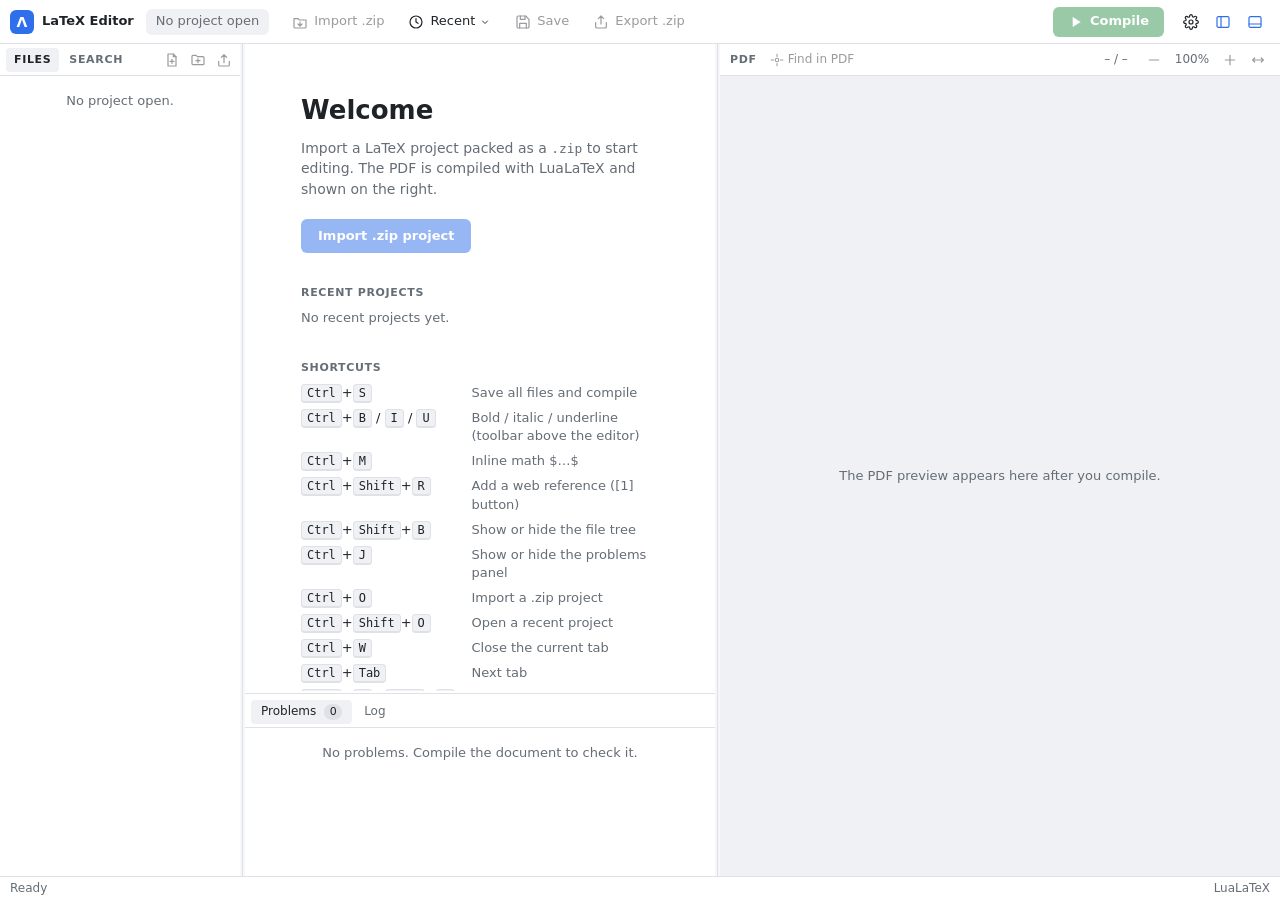
==== web/index.html @ ec90d36d "Add web reference: house-format \bibitem plus \cite at the cursor - references.py: "Autor (Pàgina co" ====
<!doctype html>
<html lang="en">
<head>
  <meta charset="utf-8">
  <meta name="viewport" content="width=device-width, initial-scale=1">
  <title>LaTeX Editor</title>
  <link rel="stylesheet" href="vendor/pdfjs/web/pdf_viewer.css">
  <link rel="stylesheet" href="css/app.css">
</head>
<body>
  <!-- Toolbar ---------------------------------------------------------->
  <header class="toolbar">
    <div class="brand">
      <span class="logo" aria-hidden="true">Λ</span>
      <span class="brand-name">LaTeX Editor</span>
    </div>
    <button class="project-name" id="project-menu" disabled>No project open</button>

    <div class="tb-group">
      <button class="tb-btn" id="btn-import" disabled title="Import a .zip project (Ctrl+O)">
        <svg viewBox="0 0 24 24"><path d="M3 7h6l2 2h10v10a2 2 0 0 1-2 2H5a2 2 0 0 1-2-2z"/><path d="M12 12v6m-3-3 3 3 3-3"/></svg>
        <span>Import .zip</span>
      </button>
      <button class="tb-btn" id="btn-recent" title="Open a recent project (Ctrl+Shift+O)">
        <svg viewBox="0 0 24 24"><circle cx="12" cy="12" r="9"/><path d="M12 7v5l3 2"/></svg>
        <span>Recent</span>
        <svg viewBox="0 0 24 24" class="caret"><path d="m7 10 5 5 5-5"/></svg>
      </button>
      <button class="tb-btn" id="btn-save" disabled title="Save all files (Ctrl+S)">
        <svg viewBox="0 0 24 24"><path d="M5 3h11l5 5v11a2 2 0 0 1-2 2H5a2 2 0 0 1-2-2V5a2 2 0 0 1 2-2z"/><path d="M8 3v5h7V3M7 21v-7h10v7"/></svg>
        <span>Save</span>
      </button>
      <button class="tb-btn" id="btn-export" disabled title="Export the project as .zip">
        <svg viewBox="0 0 24 24"><path d="M12 15V3m-4 4 4-4 4 4"/><path d="M4 13v6a2 2 0 0 0 2 2h12a2 2 0 0 0 2-2v-6"/></svg>
        <span>Export .zip</span>
      </button>
    </div>

    <div class="spacer"></div>

    <button class="tb-btn primary" id="btn-compile" disabled title="Save and compile with LuaLaTeX (Ctrl+S)">
      <svg viewBox="0 0 24 24" class="filled icon-play"><path d="M7 4.5v15l12-7.5z"/></svg>
      <svg viewBox="0 0 24 24" class="icon-spin"><path d="M12 3a9 9 0 1 0 9 9"/></svg>
      <span id="compile-label">Compile</span>
    </button>

    <div class="tb-group">
      <button class="tb-btn icon-only" id="btn-settings" title="Settings (Ctrl+,)">
        <svg viewBox="0 0 24 24"><circle cx="12" cy="12" r="3"/><path d="M19.4 15a1.7 1.7 0 0 0 .3 1.8l.1.1a2 2 0 1 1-2.8 2.8l-.1-.1a1.7 1.7 0 0 0-1.8-.3 1.7 1.7 0 0 0-1 1.5V21a2 2 0 1 1-4 0v-.1a1.7 1.7 0 0 0-1.1-1.5 1.7 1.7 0 0 0-1.8.3l-.1.1a2 2 0 1 1-2.8-2.8l.1-.1a1.7 1.7 0 0 0 .3-1.8 1.7 1.7 0 0 0-1.5-1H3a2 2 0 1 1 0-4h.1a1.7 1.7 0 0 0 1.5-1.1 1.7 1.7 0 0 0-.3-1.8l-.1-.1a2 2 0 1 1 2.8-2.8l.1.1a1.7 1.7 0 0 0 1.8.3H9a1.7 1.7 0 0 0 1-1.5V3a2 2 0 1 1 4 0v.1a1.7 1.7 0 0 0 1 1.5 1.7 1.7 0 0 0 1.8-.3l.1-.1a2 2 0 1 1 2.8 2.8l-.1.1a1.7 1.7 0 0 0-.3 1.8V9a1.7 1.7 0 0 0 1.5 1H21a2 2 0 1 1 0 4h-.1a1.7 1.7 0 0 0-1.5 1z"/></svg>
      </button>
      <button class="tb-btn icon-only" id="btn-toggle-sidebar" aria-pressed="true" title="Toggle file tree (Ctrl+Shift+B)">
        <svg viewBox="0 0 24 24"><rect x="3" y="4" width="18" height="16" rx="2"/><path d="M9 4v16"/></svg>
      </button>
      <button class="tb-btn icon-only" id="btn-toggle-panel" aria-pressed="true" title="Toggle problems panel (Ctrl+J)">
        <svg viewBox="0 0 24 24"><rect x="3" y="4" width="18" height="16" rx="2"/><path d="M3 15h18"/></svg>
      </button>
    </div>
  </header>

  <!-- Workbench: file tree | editor + problems | PDF ---------------------->
  <main class="workbench" id="workbench">
    <!-- not "sidebar": pdf_viewer.css styles .sidebar (fixed width, border) for PDF.js's own panel -->
    <aside class="app-sidebar" id="sidebar">
      <div class="pane-header">
        <div class="sidebar-tabs" role="tablist">
          <button class="sidebar-tab active" data-view="files" role="tab" aria-selected="true">Files</button>
          <button class="sidebar-tab" data-view="search" role="tab" aria-selected="false" title="Search in the project (Ctrl+Shift+F)">Search</button>
        </div>
        <div class="spacer"></div>
        <div class="tb-group" id="file-actions">
        <button class="tb-btn icon-only small" id="btn-new-file" disabled title="New file">
          <svg viewBox="0 0 24 24"><path d="M6 3h8l4 4v14H6z"/><path d="M14 3v4h4M12 11v6M9 14h6"/></svg>
        </button>
        <button class="tb-btn icon-only small" id="btn-new-folder" disabled title="New folder">
          <svg viewBox="0 0 24 24"><path d="M3 6.5A1.5 1.5 0 0 1 4.5 5H9l2 2h8.5A1.5 1.5 0 0 1 21 8.5v9A1.5 1.5 0 0 1 19.5 19h-15A1.5 1.5 0 0 1 3 17.5z"/><path d="M12 10v6M9 13h6"/></svg>
        </button>
        <button class="tb-btn icon-only small" id="btn-add-files" disabled title="Add files from your computer (images, .bib, …)">
          <svg viewBox="0 0 24 24"><path d="M12 16V4m-4 4 4-4 4 4"/><path d="M4 14v5a2 2 0 0 0 2 2h12a2 2 0 0 0 2-2v-5"/></svg>
        </button>
        </div>
      </div>
      <div class="pane-body" id="file-tree" data-view-body="files">
        <p class="empty-state">No project open.</p>
      </div>
      <div class="search-view" id="search-view" data-view-body="search" hidden>
        <div class="search-form">
          <div class="search-field">
            <input type="text" id="search-input" placeholder="Search" spellcheck="false" aria-label="Search">
            <button class="toggle" id="search-case" aria-pressed="false" title="Match case">Aa</button>
            <button class="toggle" id="search-word" aria-pressed="false" title="Whole word"><u>ab</u></button>
            <button class="toggle" id="search-regex" aria-pressed="false" title="Regular expression">.*</button>
          </div>
          <div class="search-field">
            <input type="text" id="replace-input" placeholder="Replace" spellcheck="false" aria-label="Replace">
            <button class="toggle" id="btn-replace-all" title="Replace all">
              <svg viewBox="0 0 24 24"><path d="M4 7h11l-3-3M20 17H9l3 3"/></svg>
            </button>
          </div>
          <input type="text" id="search-include" class="search-include" spellcheck="false"
                 aria-label="Files to include" title="Files to include (comma-separated patterns)">
        </div>
        <div class="search-summary" id="search-summary"></div>
        <div class="pane-body search-results" id="search-results"></div>
      </div>
    </aside>

    <div class="splitter vertical" id="split-sidebar" role="separator" aria-orientation="vertical" title="Drag to resize"></div>

    <section class="editor-column" id="editor-column">
      <div class="tabs" id="tabs" role="tablist"></div>
      <div class="format-bar" id="format-bar" role="toolbar" aria-label="Formatting" hidden></div>

      <div class="editor-area" id="editor-area">
        <div class="welcome" id="welcome">
          <h1>Welcome</h1>
          <p class="lead">Import a LaTeX project packed as a <code>.zip</code> to start editing.
            The PDF is compiled with LuaLaTeX and shown on the right.</p>
          <button class="btn primary" id="welcome-import" disabled>Import .zip project</button>

          <h2>Recent projects</h2>
          <ul class="recent" id="recent-projects">
            <li class="empty-state">No recent projects yet.</li>
          </ul>

          <h2>Shortcuts</h2>
          <dl class="shortcuts">
            <dt><kbd>Ctrl</kbd>+<kbd>S</kbd></dt><dd>Save all files and compile</dd>
            <dt><kbd>Ctrl</kbd>+<kbd>B</kbd> / <kbd>I</kbd> / <kbd>U</kbd></dt><dd>Bold / italic / underline (toolbar above the editor)</dd>
            <dt><kbd>Ctrl</kbd>+<kbd>M</kbd></dt><dd>Inline math $…$</dd>
            <dt><kbd>Ctrl</kbd>+<kbd>Shift</kbd>+<kbd>R</kbd></dt><dd>Add a web reference ([1] button)</dd>
            <dt><kbd>Ctrl</kbd>+<kbd>Shift</kbd>+<kbd>B</kbd></dt><dd>Show or hide the file tree</dd>
            <dt><kbd>Ctrl</kbd>+<kbd>J</kbd></dt><dd>Show or hide the problems panel</dd>
            <dt><kbd>Ctrl</kbd>+<kbd>O</kbd></dt><dd>Import a .zip project</dd>
            <dt><kbd>Ctrl</kbd>+<kbd>Shift</kbd>+<kbd>O</kbd></dt><dd>Open a recent project</dd>
            <dt><kbd>Ctrl</kbd>+<kbd>W</kbd></dt><dd>Close the current tab</dd>
            <dt><kbd>Ctrl</kbd>+<kbd>Tab</kbd></dt><dd>Next tab</dd>
            <dt><kbd>Ctrl</kbd>+<kbd>F</kbd> / <kbd>Ctrl</kbd>+<kbd>H</kbd></dt><dd>Find / replace in the current file</dd>
            <dt><kbd>Ctrl</kbd>+<kbd>Shift</kbd>+<kbd>F</kbd></dt><dd>Search and replace in the whole project</dd>
            <dt><kbd>Ctrl</kbd>+<kbd>Alt</kbd>+<kbd>J</kbd></dt><dd>Show the cursor's line in the PDF</dd>
            <dt>Double-click PDF</dt><dd>Jump to that place in the source</dd>
          </dl>

          <p class="engine-line" id="engine-line">Checking for LuaLaTeX…</p>
          <p class="workspace-line" id="workspace-line"></p>
        </div>
        <div class="editor" id="editor" hidden></div>
        <div class="file-view" id="file-view" hidden></div>
        <p class="empty-state no-file" id="no-file" hidden>Open a file from the tree on the left.</p>
      </div>

      <div class="splitter horizontal" id="split-panel" role="separator" aria-orientation="horizontal" title="Drag to resize"></div>

      <section class="panel" id="panel">
        <div class="pane-header" role="tablist">
          <button class="panel-tab active" data-panel="problems" role="tab" aria-selected="true">
            Problems <span class="badge" id="problem-count">0</span>
          </button>
          <button class="panel-tab" data-panel="log" role="tab" aria-selected="false">Log</button>
        </div>
        <div class="pane-body problems" data-panel-body="problems">
          <div class="problem-filters" id="problem-filters" hidden></div>
          <ul class="problem-list" id="problem-list"></ul>
          <p class="empty-state" id="problems-empty">No problems. Compile the document to check it.</p>
        </div>
        <div class="pane-body log" data-panel-body="log" hidden>
          <p class="empty-state" id="log-empty">The LuaLaTeX log appears here after compiling.</p>
          <pre class="log-text" id="log-text" hidden></pre>
        </div>
      </section>
    </section>

    <div class="splitter vertical" id="split-pdf" role="separator" aria-orientation="vertical" title="Drag to resize"></div>

    <section class="pdf-pane" id="pdf-pane">
      <div class="pane-header pdf-toolbar">
        <span class="pane-title">PDF</span>
        <button class="tb-btn small sync-btn" id="btn-sync" disabled title="Show the cursor's line in the PDF (Ctrl+Alt+J). Double-click the PDF to jump back to the source.">
          <svg viewBox="0 0 24 24"><circle cx="12" cy="12" r="3"/><path d="M12 2v4M12 18v4M2 12h4M18 12h4"/></svg>
          <span>Find in PDF</span>
        </button>
        <div class="spacer"></div>
        <span class="page-indicator" id="page-indicator">– / –</span>
        <button class="tb-btn icon-only small" id="btn-zoom-out" disabled title="Zoom out">
          <svg viewBox="0 0 24 24"><path d="M5 12h14"/></svg>
        </button>
        <span class="zoom-value" id="zoom-value">100%</span>
        <button class="tb-btn icon-only small" id="btn-zoom-in" disabled title="Zoom in">
          <svg viewBox="0 0 24 24"><path d="M5 12h14M12 5v14"/></svg>
        </button>
        <button class="tb-btn icon-only small" id="btn-fit-width" disabled title="Fit width">
          <svg viewBox="0 0 24 24"><path d="M4 12h16M7 9l-3 3 3 3M17 9l3 3-3 3"/></svg>
        </button>
      </div>
      <div class="pdf-viewer" id="pdf-viewer">
        <div class="pdf-container" id="pdf-container">
          <div class="pdfViewer" id="pdf-pages"></div>
        </div>
        <p class="empty-state pdf-empty" id="pdf-empty">The PDF preview appears here after you compile.</p>
      </div>
    </section>
  </main>

  <!-- Status bar --------------------------------------------------------->
  <footer class="statusbar">
    <span id="status-message">Ready</span>
    <div class="spacer"></div>
    <span id="status-cursor"></span>
    <button class="status-btn" id="status-spell" hidden></button>
    <span id="status-engine" title="TeX engine">LuaLaTeX</span>
  </footer>

  <div class="drop-overlay" id="drop-overlay" hidden>
    <div class="drop-target">
      <strong>Drop a .zip to import it as a project</strong>
      <span>or drop images, .bib or .tex files to add them to the open project</span>
    </div>
  </div>

  <script src="vendor/monaco/vs/loader.js"></script>
  <script type="module" src="js/app.js"></script>
</body>
</html>
---- web/css/app.css ----
/* ---------------------------------------------------------------------
   Theme tokens. Light by default, dark follows the system setting.
   A manual theme switch (data-theme on <html>) comes in phase 9.
   --------------------------------------------------------------------- */
:root {
  --bg: #f6f7f9;
  --surface: #ffffff;
  --surface-alt: #f0f1f4;
  --border: #dfe1e6;
  --text: #1f2328;
  --text-muted: #656d76;
  --accent: #2f6feb;
  --accent-text: #ffffff;
  --accent-soft: rgba(47, 111, 235, 0.12);
  --compile: #1f883d;
  --compile-hover: #1a7f37;
  --danger: #cf222e;
  --warning: #9a6700;
  --splitter-hover: var(--accent);

  --font-ui: "Segoe UI Variable Text", "Segoe UI", system-ui, sans-serif;
  --font-mono: "Cascadia Code", "Cascadia Mono", Consolas, monospace;

  --toolbar-h: 44px;
  --statusbar-h: 24px;
  --pane-header-h: 32px;

  /* Pane sizes, overwritten by layout.js */
  --sidebar-w: 240px;
  --pdf-w: 560px;
  --panel-h: 180px;

  color-scheme: light;
}

@media (prefers-color-scheme: dark) {
  :root:not([data-theme="light"]) {
    --bg: #1e1f22;
    --surface: #26272b;
    --surface-alt: #2d2e33;
    --border: #393b41;
    --text: #e3e5e8;
    --text-muted: #9aa0a8;
    --accent: #4c8dff;
    --accent-soft: rgba(76, 141, 255, 0.16);
    --compile: #2ea043;
    --compile-hover: #3fb950;
    --danger: #f85149;
    --warning: #d29922;
    color-scheme: dark;
  }
}

:root[data-theme="dark"] {
  --bg: #1e1f22;
  --surface: #26272b;
  --surface-alt: #2d2e33;
  --border: #393b41;
  --text: #e3e5e8;
  --text-muted: #9aa0a8;
  --accent: #4c8dff;
  --accent-soft: rgba(76, 141, 255, 0.16);
  --compile: #2ea043;
  --compile-hover: #3fb950;
  --danger: #f85149;
  --warning: #d29922;
  color-scheme: dark;
}

/* ---------------------------------------------------------------------
   Base
   --------------------------------------------------------------------- */
*, *::before, *::after { box-sizing: border-box; }

html, body {
  height: 100%;
  margin: 0;
  overflow: hidden;
  background: var(--bg);
  color: var(--text);
  font: 13px/1.45 var(--font-ui);
}

body {
  display: grid;
  grid-template-rows: var(--toolbar-h) 1fr var(--statusbar-h);
  user-select: none;
}

button { font: inherit; color: inherit; }
code, kbd { font-family: var(--font-mono); font-size: 0.92em; }
[hidden] { display: none !important; }
.spacer { flex: 1; }

.empty-state {
  margin: 0;
  padding: 16px;
  color: var(--text-muted);
  text-align: center;
}

/* ---------------------------------------------------------------------
   Toolbar
   --------------------------------------------------------------------- */
.toolbar {
  display: flex;
  align-items: center;
  gap: 12px;
  padding: 0 10px;
  background: var(--surface);
  border-bottom: 1px solid var(--border);
}

.brand { display: flex; align-items: center; gap: 8px; font-weight: 600; }

.logo {
  display: grid;
  place-items: center;
  width: 24px;
  height: 24px;
  border-radius: 6px;
  background: var(--accent);
  color: var(--accent-text);
  font-size: 14px;
  line-height: 1;
}

.project-name {
  max-width: 280px;
  padding: 3px 10px;
  border-radius: 6px;
  background: var(--surface-alt);
  color: var(--text-muted);
  white-space: nowrap;
  overflow: hidden;
  text-overflow: ellipsis;
}

.project-name {
  height: 26px;
  border: 0;
  font: inherit;
  cursor: pointer;
}

.project-name:disabled { cursor: default; }
.project-name.open { color: var(--text); }
.project-name.open:hover { background: var(--border); }

.tb-group { display: flex; align-items: center; gap: 2px; }

.tb-btn {
  display: inline-flex;
  align-items: center;
  gap: 6px;
  height: 30px;
  padding: 0 10px;
  border: 1px solid transparent;
  border-radius: 6px;
  background: transparent;
  cursor: pointer;
  white-space: nowrap;
}

.tb-btn svg {
  width: 16px;
  height: 16px;
  fill: none;
  stroke: currentColor;
  stroke-width: 1.8;
  stroke-linecap: round;
  stroke-linejoin: round;
}

.tb-btn svg.filled { fill: currentColor; stroke: none; }
.tb-btn svg.caret { width: 12px; height: 12px; margin-left: -2px; }

/* Recent projects menu: name + folder on two lines */
.context-menu .recent-menu-item { height: auto; padding: 5px 10px; flex-direction: column; align-items: flex-start; gap: 0; }
.context-menu .recent-menu-item small { color: var(--text-muted); font-size: 11px; max-width: 360px; overflow: hidden; text-overflow: ellipsis; white-space: nowrap; }
.context-menu .recent-menu-item.current span::after { content: "  (open)"; color: var(--text-muted); font-weight: normal; }
.tb-btn:hover:not(:disabled) { background: var(--surface-alt); }
.tb-btn:disabled { opacity: 0.45; cursor: default; }
.tb-btn.icon-only { width: 30px; padding: 0; justify-content: center; }
.tb-btn.small { width: 24px; height: 24px; }
.tb-btn[aria-pressed="true"] { color: var(--accent); }

.tb-btn.primary {
  padding: 0 14px;
  background: var(--compile);
  color: #fff;
  font-weight: 600;
}

.tb-btn.primary:hover:not(:disabled) { background: var(--compile-hover); }

/* While building, the Compile button becomes a Stop button with a spinner. */
.tb-btn .icon-spin { display: none; animation: spin 0.8s linear infinite; }
.tb-btn.building .icon-spin { display: inline; }
.tb-btn.building .icon-play { display: none; }
.tb-btn.primary.building { background: var(--text-muted); }

@keyframes spin {
  to { transform: rotate(360deg); }
}

:focus-visible { outline: 2px solid var(--accent); outline-offset: 1px; }

/* ---------------------------------------------------------------------
   Workbench grid
   --------------------------------------------------------------------- */
.workbench {
  display: grid;
  grid-template-columns: var(--sidebar-w) 5px minmax(0, 1fr) 5px var(--pdf-w);
  grid-template-areas: "sidebar split-sidebar editor split-pdf pdf";
  min-height: 0;
}

/* Named areas keep panes in their columns when the sidebar is display:none. */
#sidebar { grid-area: sidebar; }
#split-sidebar { grid-area: split-sidebar; }
#editor-column { grid-area: editor; }
#split-pdf { grid-area: split-pdf; }
#pdf-pane { grid-area: pdf; }

.workbench.sidebar-hidden { grid-template-columns: 0 0 minmax(0, 1fr) 5px var(--pdf-w); }
.workbench.sidebar-hidden .app-sidebar,
.workbench.sidebar-hidden #split-sidebar { display: none; }

.app-sidebar, .editor-column, .pdf-pane {
  display: flex;
  flex-direction: column;
  min-width: 0;
  min-height: 0;
  background: var(--surface);
}

.pane-header {
  display: flex;
  align-items: center;
  gap: 6px;
  flex: 0 0 var(--pane-header-h);
  padding: 0 10px;
  border-bottom: 1px solid var(--border);
  background: var(--surface);
}

.pane-title {
  font-size: 11px;
  font-weight: 600;
  letter-spacing: 0.06em;
  text-transform: uppercase;
  color: var(--text-muted);
}

.pane-body { flex: 1; min-height: 0; overflow: auto; }

/* ---------------------------------------------------------------------
   Splitters
   --------------------------------------------------------------------- */
.splitter {
  position: relative;
  background: var(--border);
  background-clip: content-box;
  z-index: 1;
}

.splitter.vertical { padding: 0 2px; cursor: col-resize; }
.splitter.horizontal { flex: 0 0 5px; padding: 2px 0; cursor: row-resize; }

.splitter:hover, .splitter.dragging {
  background-color: var(--splitter-hover);
  padding: 0;
}

.splitter.horizontal:hover, .splitter.horizontal.dragging { padding: 1px 0; }

body.resizing-col { cursor: col-resize; }
body.resizing-row { cursor: row-resize; }
body.resizing-col iframe, body.resizing-row iframe,
body.resizing-col .pdf-viewer, body.resizing-row .editor { pointer-events: none; }

/* ---------------------------------------------------------------------
   Editor column
   --------------------------------------------------------------------- */
.tabs {
  display: flex;
  flex: 0 0 auto;
  min-height: 0;
  overflow-x: auto;
  background: var(--surface-alt);
  border-bottom: 1px solid var(--border);
}

.tabs:empty { display: none; }
.tabs::-webkit-scrollbar { height: 3px; }
.tabs::-webkit-scrollbar-thumb { background: var(--border); }

.tab {
  display: flex;
  align-items: center;
  gap: 4px;
  flex: 0 0 auto;
  height: 34px;
  padding: 0 4px 0 12px;
  border-right: 1px solid var(--border);
  color: var(--text-muted);
  cursor: pointer;
}

.tab:hover { color: var(--text); }
.tab.active { background: var(--surface); color: var(--text); box-shadow: inset 0 2px 0 var(--accent); }
.tab-label { white-space: nowrap; }
.tab-label small { margin-left: 6px; color: var(--text-muted); font-size: 11px; }

.tab-close {
  display: grid;
  place-items: center;
  width: 20px;
  height: 20px;
  padding: 0;
  border: 0;
  border-radius: 4px;
  background: none;
  color: inherit;
  cursor: pointer;
  visibility: hidden;
}

.tab-close::before { content: "×"; font-size: 15px; line-height: 1; }
.tab.active .tab-close, .tab:hover .tab-close, .tab.dirty .tab-close { visibility: visible; }
.tab-close:hover { background: var(--border); }
/* Unsaved: a dot that turns into × on hover. */
.tab.dirty .tab-close::before { content: "●"; font-size: 10px; }
.tab.dirty .tab-close:hover::before { content: "×"; font-size: 15px; }

/* Formatting toolbar above the editor */
.format-bar {
  display: flex;
  flex: 0 0 auto;
  flex-wrap: wrap;
  align-items: center;
  gap: 1px;
  padding: 3px 6px;
  border-bottom: 1px solid var(--border);
  background: var(--surface);
}

.format-btn {
  display: grid;
  place-items: center;
  min-width: 28px;
  height: 26px;
  padding: 0 6px;
  border: 0;
  border-radius: 4px;
  background: none;
  color: var(--text);
  font: 13px/1 var(--font-ui);
  cursor: pointer;
}

.format-btn:hover { background: var(--surface-alt); }
.format-btn:active { background: var(--border); }
.format-btn code { font: 600 12px var(--font-mono); }
.format-btn sup, .format-btn sub { font-size: 9px; }
.format-sep { width: 1px; height: 18px; margin: 0 5px; background: var(--border); }

.editor-area { position: relative; flex: 1; min-height: 0; }
.editor { position: absolute; inset: 0; }
.no-file { position: absolute; inset: 0; display: grid; place-items: center; }

.file-view {
  position: absolute;
  inset: 0;
  display: grid;
  place-items: center;
  overflow: auto;
  padding: 24px;
  background: var(--surface-alt);
}

.file-view img {
  max-width: 100%;
  max-height: 100%;
  background: repeating-conic-gradient(#ccc 0 25%, #fff 0 50%) 0 0 / 16px 16px;
  box-shadow: 0 1px 4px rgba(0, 0, 0, 0.2);
}

.welcome {
  position: absolute;
  inset: 0;
  overflow: auto;
  padding: 48px 56px;
  user-select: text;
}

.welcome > * { max-width: 560px; }
.welcome h1 { margin: 0 0 8px; font-size: 26px; font-weight: 600; }
.welcome h2 {
  margin: 32px 0 8px;
  font-size: 11px;
  font-weight: 600;
  letter-spacing: 0.06em;
  text-transform: uppercase;
  color: var(--text-muted);
}

.welcome .lead { margin: 0 0 20px; color: var(--text-muted); font-size: 14px; }

.btn {
  height: 34px;
  padding: 0 16px;
  border: 1px solid var(--border);
  border-radius: 6px;
  background: var(--surface);
  cursor: pointer;
}

.btn.primary { border-color: transparent; background: var(--accent); color: var(--accent-text); font-weight: 600; }
.btn:disabled { opacity: 0.5; cursor: default; }

.recent { margin: 0; padding: 0; list-style: none; }
.recent .empty-state { padding: 0; text-align: left; }
.recent li { display: flex; align-items: center; border-radius: 6px; }
.recent li:hover { background: var(--surface-alt); }

.recent-item {
  display: flex;
  flex: 1;
  flex-direction: column;
  min-width: 0;
  padding: 6px 8px;
  border: 0;
  background: none;
  text-align: left;
  cursor: pointer;
}

.recent-item strong { font-weight: 600; color: var(--accent); }
.recent-item small { color: var(--text-muted); overflow: hidden; text-overflow: ellipsis; white-space: nowrap; }
.recent-item:disabled { cursor: default; }
.recent-item:disabled strong { color: var(--text-muted); text-decoration: line-through; }

.recent-remove {
  width: 26px;
  height: 26px;
  margin-right: 4px;
  border: 0;
  border-radius: 4px;
  background: none;
  color: var(--text-muted);
  cursor: pointer;
  visibility: hidden;
}

.recent-remove::before { content: "×"; font-size: 16px; }
.recent li:hover .recent-remove, .recent-remove:focus-visible { visibility: visible; }
.recent-remove:hover { background: var(--border); color: var(--text); }

.shortcuts {
  display: grid;
  grid-template-columns: max-content 1fr;
  gap: 6px 16px;
  margin: 0;
}

.shortcuts dt { white-space: nowrap; }
.shortcuts dd { margin: 0; color: var(--text-muted); }

kbd {
  padding: 1px 5px;
  border: 1px solid var(--border);
  border-bottom-width: 2px;
  border-radius: 4px;
  background: var(--surface-alt);
}

.engine-line { margin: 32px 0 4px; color: var(--text-muted); font-size: 12px; }
.workspace-line { margin: 0; color: var(--text-muted); font-size: 12px; }
.engine-line.ok::before { content: "● "; color: var(--compile); }
.engine-line.missing { color: var(--danger); }

/* Problems / log panel */
.panel {
  display: flex;
  flex-direction: column;
  flex: 0 0 var(--panel-h);
  min-height: 0;
}

.panel .pane-header { gap: 2px; padding: 0 6px; }

.panel-tab {
  height: 24px;
  padding: 0 10px;
  border: 0;
  border-radius: 4px;
  background: transparent;
  color: var(--text-muted);
  font-size: 12px;
  cursor: pointer;
}

.panel-tab:hover { color: var(--text); }
.panel-tab.active { background: var(--surface-alt); color: var(--text); }

.badge {
  display: inline-block;
  min-width: 18px;
  margin-left: 4px;
  padding: 0 5px;
  border-radius: 9px;
  background: var(--surface-alt);
  font-size: 11px;
  text-align: center;
}

.panel-tab.active .badge { background: var(--border); }
.badge.error, .panel-tab.active .badge.error { background: var(--danger); color: #fff; }
.badge.warning, .panel-tab.active .badge.warning { background: var(--warning); color: #fff; }

/* Problems list */
.problem-filters {
  position: sticky;
  top: 0;
  z-index: 1;
  display: flex;
  gap: 6px;
  padding: 6px 10px;
  background: var(--surface);
  border-bottom: 1px solid var(--border);
}

.chip {
  display: inline-flex;
  align-items: center;
  gap: 6px;
  height: 22px;
  padding: 0 8px;
  border: 1px solid var(--border);
  border-radius: 11px;
  background: none;
  color: var(--text-muted);
  font-size: 12px;
  cursor: pointer;
}

.chip[aria-pressed="true"] { background: var(--surface-alt); color: var(--text); }
.chip[aria-pressed="false"] { opacity: 0.6; }
.chip-count { font-weight: 600; }

.sev-dot { flex: 0 0 8px; width: 8px; height: 8px; border-radius: 50%; }
.sev-dot.error { background: var(--danger); }
.sev-dot.warning { background: var(--warning); }
.sev-dot.info { background: var(--text-muted); }

.problem-list { margin: 0; padding: 0; list-style: none; user-select: text; }

.problem {
  display: flex;
  align-items: baseline;
  gap: 10px;
  padding: 5px 10px;
  border-bottom: 1px solid var(--border);
}

.problem .sev-dot { transform: translateY(-1px); }
.problem.navigable { cursor: pointer; }
.problem.navigable:hover, .problem:focus-visible { background: var(--accent-soft); outline: none; }
.problem-body { flex: 1; min-width: 0; }
.problem-message { overflow-wrap: anywhere; }
.problem.info .problem-message { color: var(--text-muted); }

.problem-context {
  display: block;
  margin-top: 2px;
  color: var(--text-muted);
  font-size: 11.5px;
  white-space: pre-wrap;
  overflow-wrap: anywhere;
}

.problem-location {
  flex: 0 0 auto;
  max-width: 40%;
  color: var(--text-muted);
  font: 11.5px var(--font-mono);
  overflow: hidden;
  text-overflow: ellipsis;
  white-space: nowrap;
}

.problem.navigable .problem-location { color: var(--accent); }
.pane-body.log { font: 12px/1.5 var(--font-mono); user-select: text; }

.log-text {
  margin: 0;
  padding: 8px 12px;
  font: inherit;
  white-space: pre-wrap;
  overflow-wrap: anywhere;
}

.statusbar .success { color: var(--compile); }
.statusbar .error { color: var(--danger); }

.editor-column.panel-hidden .panel,
.editor-column.panel-hidden #split-panel { display: none; }

/* ---------------------------------------------------------------------
   PDF pane
   --------------------------------------------------------------------- */
.pdf-toolbar { gap: 4px; }
.tb-btn.sync-btn { width: auto; height: 24px; padding: 0 8px; gap: 4px; font-size: 12px; }
.tb-btn.sync-btn svg { width: 14px; height: 14px; }

.page-indicator, .zoom-value { min-width: 44px; color: var(--text-muted); font-size: 12px; text-align: center; }

.pdf-viewer {
  position: relative;
  flex: 1;
  min-height: 0;
  background: var(--surface-alt);
}

/* PDF.js requires an absolutely positioned scroll container. */
.pdf-container { position: absolute; inset: 0; overflow: auto; }
.pdf-empty { position: absolute; inset: 0; display: grid; place-items: center; pointer-events: none; }

.pdfViewer {
  --page-margin: 12px auto;
  --page-border: none;
  padding-bottom: 12px;
}

.pdfViewer .page { box-shadow: 0 1px 4px rgba(0, 0, 0, 0.25); }

/* SyncTeX: where the cursor's line is in the PDF, and the line a PDF click jumped to */
.synctex-flash {
  position: absolute;
  z-index: 5;
  border-radius: 3px;
  background: rgba(255, 196, 0, 0.35);
  box-shadow: 0 0 0 2px rgba(255, 170, 0, 0.8);
  pointer-events: none;
  animation: synctex-fade 2.5s ease-in forwards;
}

@keyframes synctex-fade {
  0%, 60% { opacity: 1; }
  100% { opacity: 0; }
}

.monaco-editor .line-flash {
  background: rgba(255, 196, 0, 0.25);
  animation: synctex-fade 1.6s ease-in forwards;
}

/* ---------------------------------------------------------------------
   File tree
   --------------------------------------------------------------------- */
/* Never draw header buttons outside the panel; the tabs give way first. */
.app-sidebar .pane-header { gap: 0; padding-right: 4px; overflow: hidden; }
.app-sidebar .sidebar-tabs { min-width: 0; overflow: hidden; }
.app-sidebar #file-actions { flex-shrink: 0; }
.tree, .tree ul { margin: 0; padding: 0; list-style: none; }
.tree { padding: 4px 0; }

.tree-row {
  display: flex;
  align-items: center;
  gap: 4px;
  height: 24px;
  padding-right: 8px;
  cursor: pointer;
  white-space: nowrap;
}

.tree-row:hover { background: var(--surface-alt); }
.tree-row.active { background: var(--accent-soft); }
.tree-row.selected { box-shadow: inset 2px 0 0 var(--accent); }
.tree-row:focus { outline: none; }
.tree-row:focus-visible { outline: 1px solid var(--accent); outline-offset: -1px; }
.tree-label { overflow: hidden; text-overflow: ellipsis; }

.chevron, .chevron-space { flex: 0 0 12px; height: 12px; }
.chevron::before {
  content: "";
  display: block;
  width: 5px;
  height: 5px;
  margin: 3px 0 0 3px;
  border-right: 1.5px solid var(--text-muted);
  border-bottom: 1.5px solid var(--text-muted);
  transform: rotate(-45deg);
  transition: transform 0.1s;
}

.chevron.open::before { transform: rotate(45deg); margin: 2px 0 0 4px; }

.file-icon {
  flex: 0 0 16px;
  width: 16px;
  height: 16px;
  fill: none;
  stroke: var(--text-muted);
  stroke-width: 1.7;
  stroke-linecap: round;
  stroke-linejoin: round;
}

.file-icon.folder { stroke: #c69026; }
.file-icon.tex { stroke: var(--accent); }
.file-icon.bib { stroke: #8250df; }
.file-icon.image { stroke: #1f883d; }
.file-icon.pdf { stroke: var(--danger); }

.main-badge {
  margin-left: auto;
  padding: 0 5px;
  border-radius: 4px;
  background: var(--accent-soft);
  color: var(--accent);
  font-size: 10px;
  font-weight: 600;
  text-transform: uppercase;
}

/* Sidebar views: Files | Search */
.sidebar-tabs { display: flex; gap: 2px; margin-left: -4px; }

.sidebar-tab {
  height: 24px;
  padding: 0 8px;
  border: 0;
  border-radius: 4px;
  background: none;
  color: var(--text-muted);
  font-size: 11px;
  font-weight: 600;
  letter-spacing: 0.06em;
  text-transform: uppercase;
  cursor: pointer;
}

.sidebar-tab:hover { color: var(--text); }
.sidebar-tab.active { background: var(--surface-alt); color: var(--text); }

/* ---------------------------------------------------------------------
   Project search
   --------------------------------------------------------------------- */
.search-view { display: flex; flex: 1; flex-direction: column; min-height: 0; }
.search-form { display: flex; flex-direction: column; gap: 6px; padding: 8px; border-bottom: 1px solid var(--border); }

.search-field {
  display: flex;
  align-items: center;
  gap: 1px;
  padding-right: 3px;
  border: 1px solid var(--border);
  border-radius: 5px;
  background: var(--bg);
}

.search-field:focus-within { border-color: var(--accent); }

.search-field input, .search-include {
  flex: 1;
  min-width: 0;
  height: 26px;
  padding: 0 8px;
  border: 0;
  background: none;
  color: var(--text);
  font: 12.5px var(--font-mono);
  outline: none;
}

.search-include {
  border: 1px solid var(--border);
  border-radius: 5px;
  background: var(--bg);
  font-family: var(--font-ui);
  color: var(--text-muted);
}

.search-include:focus { border-color: var(--accent); color: var(--text); }

.toggle {
  display: grid;
  place-items: center;
  min-width: 22px;
  height: 20px;
  padding: 0 3px;
  border: 1px solid transparent;
  border-radius: 3px;
  background: none;
  color: var(--text-muted);
  font: 600 11px var(--font-mono);
  cursor: pointer;
}

.toggle svg { width: 14px; height: 14px; fill: none; stroke: currentColor; stroke-width: 1.8; stroke-linecap: round; stroke-linejoin: round; }
.toggle:hover:not(:disabled) { background: var(--surface-alt); color: var(--text); }
.toggle[aria-pressed="true"] { border-color: var(--accent); background: var(--accent-soft); color: var(--accent); }
.toggle:disabled { opacity: 0.4; cursor: default; }

.search-summary { padding: 6px 10px; color: var(--text-muted); font-size: 12px; }
.search-summary:empty { display: none; }
.search-summary.error { color: var(--danger); }
.search-results ul { margin: 0; padding: 0; list-style: none; }

.search-file-header {
  display: flex;
  align-items: center;
  gap: 4px;
  width: 100%;
  height: 24px;
  padding: 0 8px;
  border: 0;
  background: none;
  text-align: left;
  cursor: pointer;
}

.search-file-header:hover { background: var(--surface-alt); }
.search-file-name { font-weight: 600; white-space: nowrap; }
.search-file-dir { flex: 1; min-width: 0; overflow: hidden; color: var(--text-muted); font-size: 11.5px; text-overflow: ellipsis; white-space: nowrap; }

.search-match {
  display: flex;
  gap: 8px;
  padding: 2px 8px 2px 26px;
  cursor: pointer;
  font: 12px/1.6 var(--font-mono);
}

.search-match:hover, .search-match:focus { background: var(--accent-soft); outline: none; }
.search-line { flex: 0 0 auto; min-width: 2.5ch; color: var(--text-muted); text-align: right; }
.search-text { overflow: hidden; text-overflow: ellipsis; white-space: nowrap; }
.search-match mark { border-radius: 2px; background: rgba(255, 196, 0, 0.4); color: inherit; }

/* ---------------------------------------------------------------------
   Dialogs, context menu, toasts
   --------------------------------------------------------------------- */
.modal {
  width: min(440px, calc(100vw - 32px));
  padding: 20px;
  border: 1px solid var(--border);
  border-radius: 10px;
  background: var(--surface);
  color: var(--text);
  box-shadow: 0 12px 40px rgba(0, 0, 0, 0.3);
  user-select: text;
}

.modal::backdrop { background: rgba(0, 0, 0, 0.35); }
.modal h2 { margin: 0 0 12px; font-size: 16px; font-weight: 600; }
.modal p { margin: 0 0 12px; color: var(--text-muted); }
.modal label { display: flex; flex-direction: column; gap: 6px; color: var(--text-muted); }

.modal input[type="text"] {
  height: 32px;
  padding: 0 8px;
  border: 1px solid var(--border);
  border-radius: 6px;
  background: var(--bg);
  color: var(--text);
  font: 13px var(--font-mono);
}

.modal input[type="text"]:focus { outline: 2px solid var(--accent); outline-offset: -1px; }
.modal-actions { display: flex; justify-content: flex-end; gap: 8px; margin-top: 20px; }
.btn.danger { border-color: transparent; background: var(--danger); color: #fff; font-weight: 600; }

.choices { display: flex; flex-direction: column; gap: 4px; max-height: 50vh; overflow: auto; }
.modal label.choice {
  flex-direction: row;
  align-items: center;
  gap: 10px;
  padding: 8px 10px;
  border: 1px solid var(--border);
  border-radius: 6px;
  color: var(--text);
  cursor: pointer;
}

.modal label.choice:has(input:checked) { border-color: var(--accent); background: var(--accent-soft); }
.choice span { display: flex; flex-direction: column; font-family: var(--font-mono); }
.choice small { color: var(--text-muted); font-family: var(--font-ui); }

/* Drag and drop files onto the window */
.drop-overlay {
  position: fixed;
  inset: 0;
  z-index: 300;
  display: grid;
  place-items: center;
  padding: 24px;
  background: rgba(0, 0, 0, 0.35);
  pointer-events: none;
}

.drop-target {
  display: flex;
  flex-direction: column;
  align-items: center;
  gap: 6px;
  width: min(520px, 100%);
  padding: 48px 24px;
  border: 2px dashed var(--accent);
  border-radius: 14px;
  background: var(--surface);
  text-align: center;
}

.drop-target strong { font-size: 16px; }
.drop-target span { color: var(--text-muted); }

/* Add web reference dialog */
.modal.references { width: min(560px, calc(100vw - 32px)); }
.modal label.ref-field {
  display: grid;
  grid-template-columns: 150px 1fr;
  align-items: center;
  gap: 12px;
  margin-bottom: 8px;
  color: var(--text);
}

.ref-field span { display: flex; flex-direction: column; }
.ref-field small { color: var(--text-muted); font-size: 11px; }

.ref-field input {
  height: 30px;
  padding: 0 8px;
  border: 1px solid var(--border);
  border-radius: 6px;
  background: var(--bg);
  color: var(--text);
  font: inherit;
  color-scheme: inherit;
}

.ref-field input:focus { outline: 2px solid var(--accent); outline-offset: -1px; }

.ref-preview-box {
  margin-top: 14px;
  padding: 10px 12px;
  border-radius: 6px;
  background: var(--surface-alt);
}

.ref-preview-box > small { color: var(--text-muted); font-size: 11px; text-transform: uppercase; letter-spacing: 0.06em; }
.modal .ref-preview { margin: 4px 0; color: var(--text); font-family: "Latin Modern Roman", Georgia, serif; overflow-wrap: anywhere; }
.modal .ref-preview.empty { color: var(--text-muted); font-family: inherit; }
.ref-preview-box > small.ref-key-note { color: var(--text-muted); font-family: var(--font-mono); font-size: 11.5px; text-transform: none; letter-spacing: 0; }

/* Settings dialog */
.modal.settings { width: min(520px, calc(100vw - 32px)); }

.modal label.setting-row, .setting-row {
  display: flex;
  flex-direction: row;
  align-items: center;
  justify-content: space-between;
  gap: 16px;
  padding: 10px 0;
  border-bottom: 1px solid var(--border);
  color: var(--text);
}

.setting-label { display: flex; flex-direction: column; }
.setting-label small { color: var(--text-muted); font-size: 11.5px; }

.setting-row select {
  height: 30px;
  padding: 0 8px;
  border: 1px solid var(--border);
  border-radius: 6px;
  background: var(--bg);
  color: var(--text);
  font: inherit;
}

.setting-row input[type="checkbox"] { width: 16px; height: 16px; accent-color: var(--accent); }
.setting-workspace { flex-direction: column; align-items: stretch; }
.setting-path-row { display: flex; align-items: center; gap: 8px; }

.setting-path {
  flex: 1;
  min-width: 0;
  padding: 6px 8px;
  border-radius: 6px;
  background: var(--surface-alt);
  font-size: 12px;
  overflow-wrap: anywhere;
  user-select: text;
}

.context-menu {
  position: fixed;
  z-index: 100;
  min-width: 200px;
  padding: 4px;
  border: 1px solid var(--border);
  border-radius: 8px;
  background: var(--surface);
  box-shadow: 0 8px 24px rgba(0, 0, 0, 0.25);
}

.context-menu button {
  display: flex;
  justify-content: space-between;
  gap: 24px;
  width: 100%;
  height: 28px;
  padding: 0 10px;
  border: 0;
  border-radius: 4px;
  background: none;
  text-align: left;
  cursor: pointer;
}

.context-menu button:hover:not(:disabled), .context-menu button:focus { background: var(--accent-soft); outline: none; }
.context-menu button:disabled { opacity: 0.45; cursor: default; }
.context-menu button.danger { color: var(--danger); }
.context-menu kbd { border: 0; background: none; color: var(--text-muted); font-size: 11px; }
.context-menu .separator { height: 1px; margin: 4px 6px; background: var(--border); }

.toasts {
  position: fixed;
  right: 16px;
  bottom: calc(var(--statusbar-h) + 12px);
  z-index: 200;
  display: flex;
  flex-direction: column;
  align-items: flex-end;
  gap: 8px;
  pointer-events: none;
}

.toast {
  max-width: 420px;
  padding: 10px 14px;
  border: 1px solid var(--border);
  border-left: 4px solid var(--accent);
  border-radius: 6px;
  background: var(--surface);
  box-shadow: 0 6px 20px rgba(0, 0, 0, 0.2);
  pointer-events: auto;
  cursor: pointer;
  user-select: text;
  overflow-wrap: anywhere;
  animation: toast-in 0.15s ease-out;
}

.toast.success { border-left-color: var(--compile); }
.toast.warning { border-left-color: var(--warning); }
.toast.error { border-left-color: var(--danger); }

@keyframes toast-in {
  from { opacity: 0; transform: translateY(6px); }
}

/* ---------------------------------------------------------------------
   Status bar
   --------------------------------------------------------------------- */
.statusbar {
  display: flex;
  align-items: center;
  gap: 16px;
  padding: 0 10px;
  border-top: 1px solid var(--border);
  background: var(--surface);
  color: var(--text-muted);
  font-size: 12px;
  white-space: nowrap;
}

.statusbar .warning { color: var(--warning); }

.status-btn {
  height: 20px;
  padding: 0 6px;
  border: 0;
  border-radius: 4px;
  background: none;
  color: inherit;
  font-size: 12px;
  cursor: pointer;
}

.status-btn:hover { background: var(--surface-alt); color: var(--text); }

/* Spelling mistakes: hint markers (hover, quick fix) whose short default mark is
   hidden, plus a full-word wavy underline in their own colour (spell.js). */
.monaco-editor .squiggly-hint { background: none !important; }

.monaco-editor .spell-error {
  background: url("data:image/svg+xml,%3Csvg xmlns='http://www.w3.org/2000/svg' viewBox='0 0 6 3' height='3' width='6'%3E%3Cpath d='m0 2.5 1.5-1.5 1.5 1.5 1.5-1.5 1.5 1.5' fill='none' stroke='%23d63384' stroke-width='.8'/%3E%3C/svg%3E") repeat-x bottom left;
}
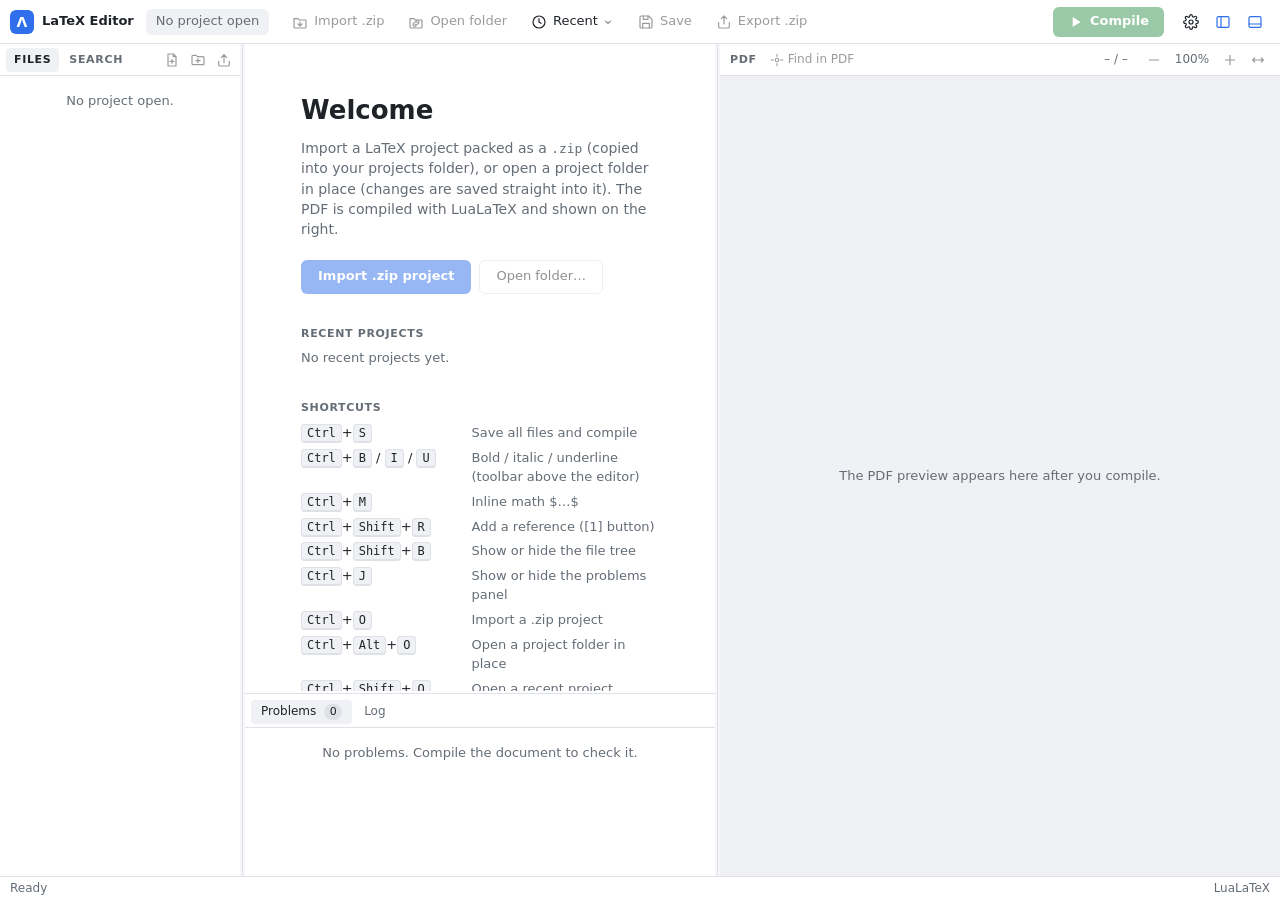
==== commit 26b404bb: "Open a project folder in place, besides importing a .zip Open folder button, Ctrl+Alt+O, Recent menu" ====
--- a/web/index.html
+++ b/web/index.html
@@ -20,6 +20,10 @@
       <button class="tb-btn" id="btn-import" disabled title="Import a .zip project (Ctrl+O)">
         <svg viewBox="0 0 24 24"><path d="M3 7h6l2 2h10v10a2 2 0 0 1-2 2H5a2 2 0 0 1-2-2z"/><path d="M12 12v6m-3-3 3 3 3-3"/></svg>
         <span>Import .zip</span>
+      </button>
+      <button class="tb-btn" id="btn-link" disabled title="Open a project folder in place, without copying it (Ctrl+Alt+O)">
+        <svg viewBox="0 0 24 24"><path d="M3 7h6l2 2h10v10a2 2 0 0 1-2 2H5a2 2 0 0 1-2-2z"/><path d="M10.5 15.5a2.5 2.5 0 0 0 3.5 0l2-2a2.5 2.5 0 0 0-3.5-3.5l-.5.5"/><path d="M13.5 12.5a2.5 2.5 0 0 0-3.5 0l-2 2a2.5 2.5 0 0 0 3.5 3.5l.5-.5"/></svg>
+        <span>Open folder</span>
       </button>
       <button class="tb-btn" id="btn-recent" title="Open a recent project (Ctrl+Shift+O)">
         <svg viewBox="0 0 24 24"><circle cx="12" cy="12" r="9"/><path d="M12 7v5l3 2"/></svg>
@@ -113,9 +117,13 @@
       <div class="editor-area" id="editor-area">
         <div class="welcome" id="welcome">
           <h1>Welcome</h1>
-          <p class="lead">Import a LaTeX project packed as a <code>.zip</code> to start editing.
+          <p class="lead">Import a LaTeX project packed as a <code>.zip</code> (copied into your projects
+            folder), or open a project folder in place (changes are saved straight into it).
             The PDF is compiled with LuaLaTeX and shown on the right.</p>
-          <button class="btn primary" id="welcome-import" disabled>Import .zip project</button>
+          <div class="welcome-actions">
+            <button class="btn primary" id="welcome-import" disabled>Import .zip project</button>
+            <button class="btn" id="welcome-link" disabled>Open folder…</button>
+          </div>
 
           <h2>Recent projects</h2>
           <ul class="recent" id="recent-projects">
@@ -127,10 +135,11 @@
             <dt><kbd>Ctrl</kbd>+<kbd>S</kbd></dt><dd>Save all files and compile</dd>
             <dt><kbd>Ctrl</kbd>+<kbd>B</kbd> / <kbd>I</kbd> / <kbd>U</kbd></dt><dd>Bold / italic / underline (toolbar above the editor)</dd>
             <dt><kbd>Ctrl</kbd>+<kbd>M</kbd></dt><dd>Inline math $…$</dd>
-            <dt><kbd>Ctrl</kbd>+<kbd>Shift</kbd>+<kbd>R</kbd></dt><dd>Add a web reference ([1] button)</dd>
+            <dt><kbd>Ctrl</kbd>+<kbd>Shift</kbd>+<kbd>R</kbd></dt><dd>Add a reference ([1] button)</dd>
             <dt><kbd>Ctrl</kbd>+<kbd>Shift</kbd>+<kbd>B</kbd></dt><dd>Show or hide the file tree</dd>
             <dt><kbd>Ctrl</kbd>+<kbd>J</kbd></dt><dd>Show or hide the problems panel</dd>
             <dt><kbd>Ctrl</kbd>+<kbd>O</kbd></dt><dd>Import a .zip project</dd>
+            <dt><kbd>Ctrl</kbd>+<kbd>Alt</kbd>+<kbd>O</kbd></dt><dd>Open a project folder in place</dd>
             <dt><kbd>Ctrl</kbd>+<kbd>Shift</kbd>+<kbd>O</kbd></dt><dd>Open a recent project</dd>
             <dt><kbd>Ctrl</kbd>+<kbd>W</kbd></dt><dd>Close the current tab</dd>
             <dt><kbd>Ctrl</kbd>+<kbd>Tab</kbd></dt><dd>Next tab</dd>
@@ -211,7 +220,7 @@
 
   <div class="drop-overlay" id="drop-overlay" hidden>
     <div class="drop-target">
-      <strong>Drop a .zip to import it as a project</strong>
+      <strong>Drop a .zip to import it, or a folder to open it as a project</strong>
       <span>or drop images, .bib or .tex files to add them to the open project</span>
     </div>
   </div>
--- a/web/css/app.css
+++ b/web/css/app.css
@@ -407,6 +407,7 @@
 }
 
 .welcome .lead { margin: 0 0 20px; color: var(--text-muted); font-size: 14px; }
+.welcome-actions { display: flex; flex-wrap: wrap; gap: 8px; }
 
 .btn {
   height: 34px;
@@ -932,6 +933,22 @@
 .ref-field span { display: flex; flex-direction: column; }
 .ref-field small { color: var(--text-muted); font-size: 11px; }
 
+.modal.references form { max-height: calc(100vh - 80px); display: flex; flex-direction: column; }
+.ref-fields { overflow: auto; min-height: 0; padding-right: 4px; }
+.modal label.ref-field.checkbox input { justify-self: start; width: 16px; height: 16px; accent-color: var(--accent); }
+.modal label.ref-kind-row { padding-bottom: 10px; margin-bottom: 12px; border-bottom: 1px solid var(--border); }
+
+.ref-kind {
+  height: 32px;
+  padding: 0 8px;
+  border: 1px solid var(--border);
+  border-radius: 6px;
+  background: var(--bg);
+  color: var(--text);
+  font: inherit;
+  font-weight: 600;
+}
+
 .ref-field input {
   height: 30px;
   padding: 0 8px;
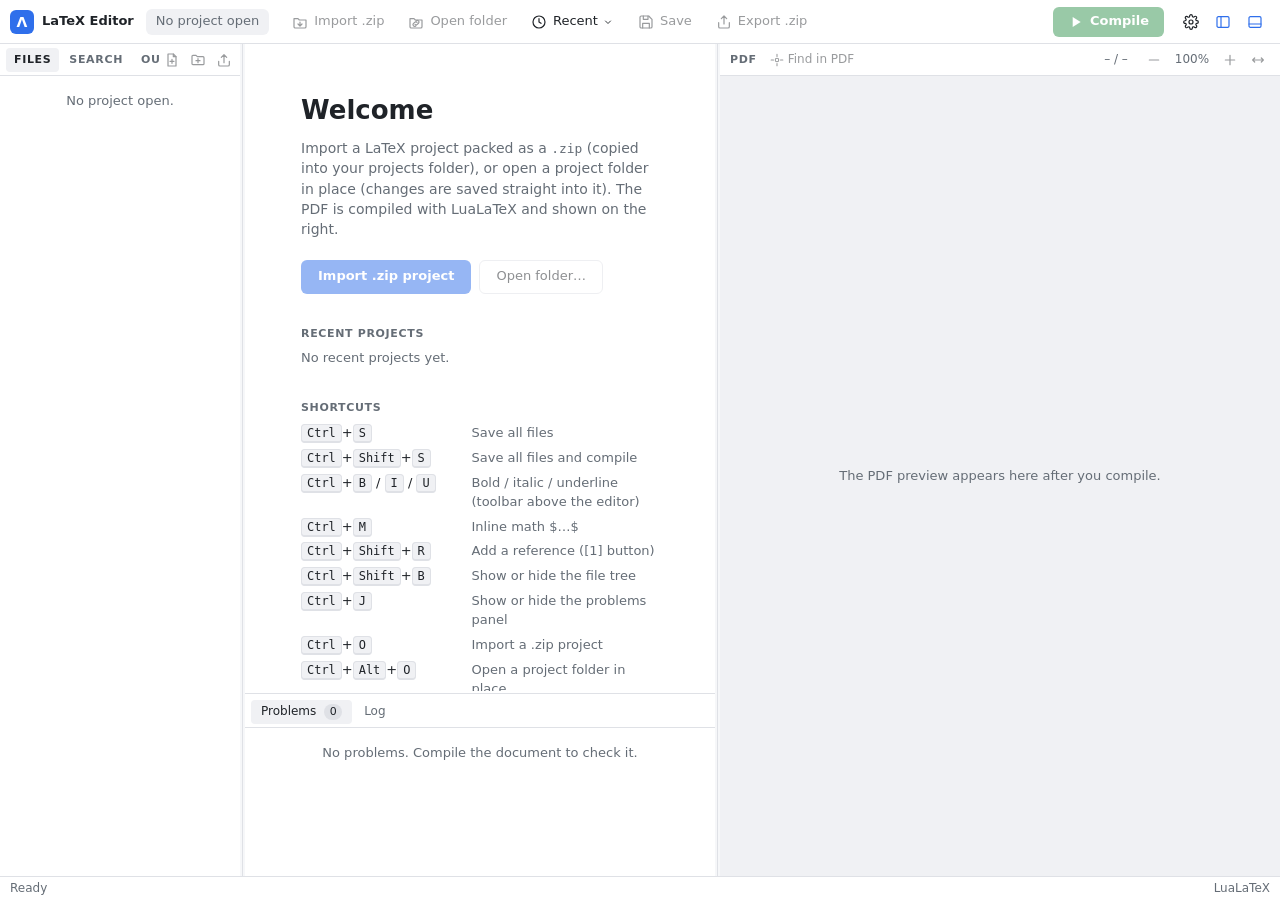
==== commit db3932a2: "Outline panel, equation preview, Ctrl+S saves only - Outline tab in the side panel: parts, chapters " ====
--- a/web/index.html
+++ b/web/index.html
@@ -42,7 +42,7 @@
 
     <div class="spacer"></div>
 
-    <button class="tb-btn primary" id="btn-compile" disabled title="Save and compile with LuaLaTeX (Ctrl+S)">
+    <button class="tb-btn primary" id="btn-compile" disabled title="Save and compile with LuaLaTeX (Ctrl+Shift+S)">
       <svg viewBox="0 0 24 24" class="filled icon-play"><path d="M7 4.5v15l12-7.5z"/></svg>
       <svg viewBox="0 0 24 24" class="icon-spin"><path d="M12 3a9 9 0 1 0 9 9"/></svg>
       <span id="compile-label">Compile</span>
@@ -69,6 +69,7 @@
         <div class="sidebar-tabs" role="tablist">
           <button class="sidebar-tab active" data-view="files" role="tab" aria-selected="true">Files</button>
           <button class="sidebar-tab" data-view="search" role="tab" aria-selected="false" title="Search in the project (Ctrl+Shift+F)">Search</button>
+          <button class="sidebar-tab" data-view="outline" role="tab" aria-selected="false" title="Chapters and sections of the document">Outline</button>
         </div>
         <div class="spacer"></div>
         <div class="tb-group" id="file-actions">
@@ -85,6 +86,9 @@
       </div>
       <div class="pane-body" id="file-tree" data-view-body="files">
         <p class="empty-state">No project open.</p>
+      </div>
+      <div class="pane-body outline-view" id="outline-view" data-view-body="outline" hidden>
+        <div id="outline-list"><p class="empty-state">No project open.</p></div>
       </div>
       <div class="search-view" id="search-view" data-view-body="search" hidden>
         <div class="search-form">
@@ -132,7 +136,8 @@
 
           <h2>Shortcuts</h2>
           <dl class="shortcuts">
-            <dt><kbd>Ctrl</kbd>+<kbd>S</kbd></dt><dd>Save all files and compile</dd>
+            <dt><kbd>Ctrl</kbd>+<kbd>S</kbd></dt><dd>Save all files</dd>
+            <dt><kbd>Ctrl</kbd>+<kbd>Shift</kbd>+<kbd>S</kbd></dt><dd>Save all files and compile</dd>
             <dt><kbd>Ctrl</kbd>+<kbd>B</kbd> / <kbd>I</kbd> / <kbd>U</kbd></dt><dd>Bold / italic / underline (toolbar above the editor)</dd>
             <dt><kbd>Ctrl</kbd>+<kbd>M</kbd></dt><dd>Inline math $…$</dd>
             <dt><kbd>Ctrl</kbd>+<kbd>Shift</kbd>+<kbd>R</kbd></dt><dd>Add a reference ([1] button)</dd>
--- a/web/css/app.css
+++ b/web/css/app.css
@@ -842,6 +842,27 @@
 .search-text { overflow: hidden; text-overflow: ellipsis; white-space: nowrap; }
 .search-match mark { border-radius: 2px; background: rgba(255, 196, 0, 0.4); color: inherit; }
 
+/* Outline view: headings indented by level */
+.outline-view { padding: 4px 0; }
+.outline-item {
+  display: block;
+  width: 100%;
+  padding: 3px 10px;
+  overflow: hidden;
+  border: 0;
+  background: none;
+  color: var(--text);
+  text-align: left;
+  text-overflow: ellipsis;
+  white-space: nowrap;
+  cursor: pointer;
+}
+.outline-item:hover, .outline-item:focus-visible { background: var(--surface-alt); outline: none; }
+.outline-item.active { background: var(--accent-soft); color: var(--accent); }
+.outline-item.level-0, .outline-item.level-1 { font-weight: 600; }
+.outline-item.level-3, .outline-item.level-4 { color: var(--text-muted); font-size: 12px; }
+.outline-item.active.level-3, .outline-item.active.level-4 { color: var(--accent); }
+
 /* ---------------------------------------------------------------------
    Dialogs, context menu, toasts
    --------------------------------------------------------------------- */
@@ -1119,3 +1140,20 @@
 .monaco-editor .spell-error {
   background: url("data:image/svg+xml,%3Csvg xmlns='http://www.w3.org/2000/svg' viewBox='0 0 6 3' height='3' width='6'%3E%3Cpath d='m0 2.5 1.5-1.5 1.5 1.5 1.5-1.5 1.5 1.5' fill='none' stroke='%23d63384' stroke-width='.8'/%3E%3C/svg%3E") repeat-x bottom left;
 }
+
+/* Equation preview under the math the cursor is in (web/js/math-preview.js) */
+.math-preview {
+  max-width: 640px;
+  max-height: 260px;
+  padding: 8px 12px;
+  overflow: auto;
+  border: 1px solid var(--border);
+  border-radius: 6px;
+  background: var(--surface);
+  box-shadow: 0 4px 14px rgba(0, 0, 0, 0.18);
+  color: var(--text);
+  font-size: 15px;
+}
+.math-preview[hidden] { display: none; }
+.math-preview mjx-container { margin: 0 !important; }
+.math-preview.error { color: var(--danger); font: 12px var(--font-mono); }
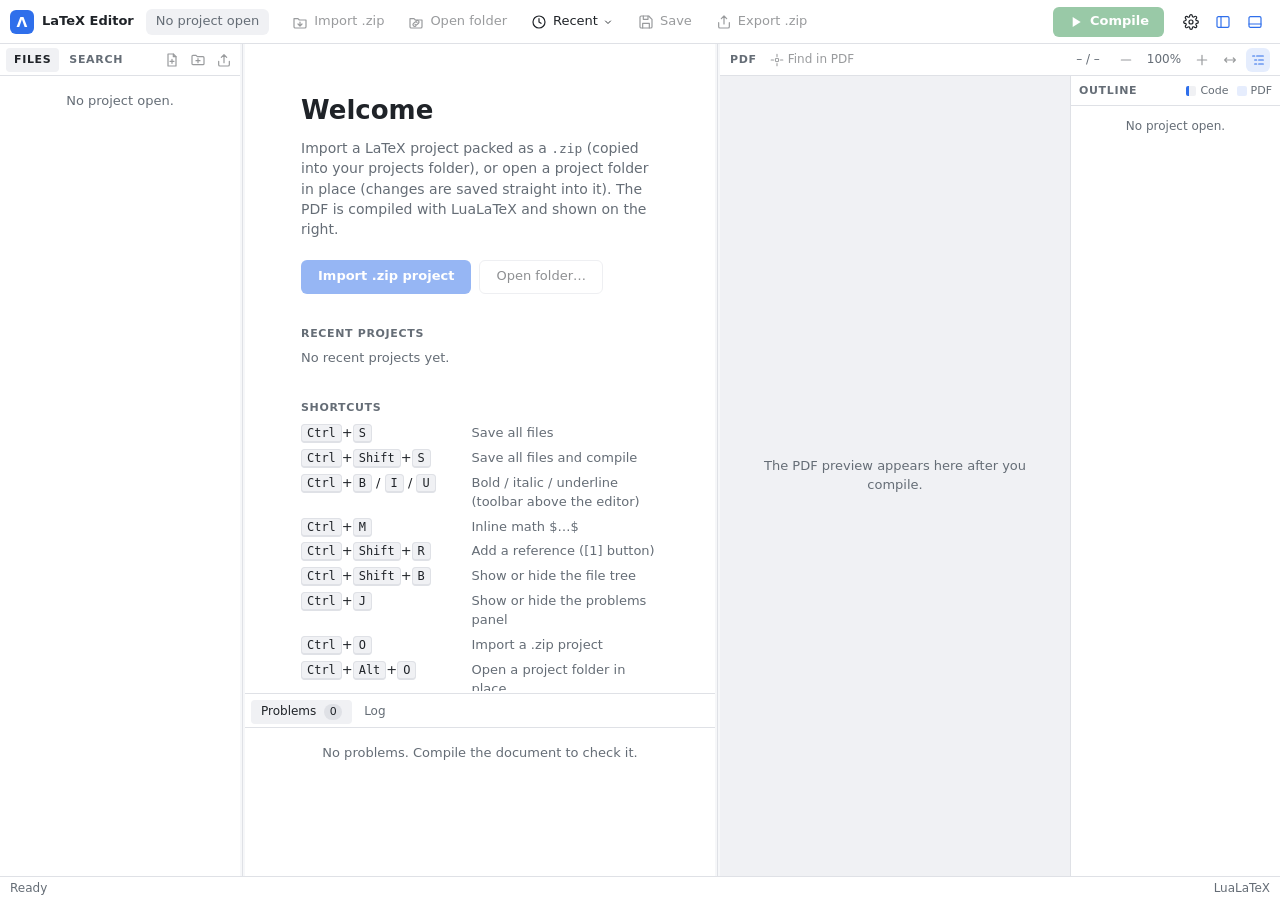
==== commit 8e686393: "Outline beside the PDF, with code and PDF highlights - The outline moves from the side panel to a co" ====
--- a/web/index.html
+++ b/web/index.html
@@ -69,7 +69,6 @@
         <div class="sidebar-tabs" role="tablist">
           <button class="sidebar-tab active" data-view="files" role="tab" aria-selected="true">Files</button>
           <button class="sidebar-tab" data-view="search" role="tab" aria-selected="false" title="Search in the project (Ctrl+Shift+F)">Search</button>
-          <button class="sidebar-tab" data-view="outline" role="tab" aria-selected="false" title="Chapters and sections of the document">Outline</button>
         </div>
         <div class="spacer"></div>
         <div class="tb-group" id="file-actions">
@@ -86,9 +85,6 @@
       </div>
       <div class="pane-body" id="file-tree" data-view-body="files">
         <p class="empty-state">No project open.</p>
-      </div>
-      <div class="pane-body outline-view" id="outline-view" data-view-body="outline" hidden>
-        <div id="outline-list"><p class="empty-state">No project open.</p></div>
       </div>
       <div class="search-view" id="search-view" data-view-body="search" hidden>
         <div class="search-form">
@@ -204,12 +200,24 @@
         <button class="tb-btn icon-only small" id="btn-fit-width" disabled title="Fit width">
           <svg viewBox="0 0 24 24"><path d="M4 12h16M7 9l-3 3 3 3M17 9l3 3-3 3"/></svg>
         </button>
-      </div>
-      <div class="pdf-viewer" id="pdf-viewer">
-        <div class="pdf-container" id="pdf-container">
-          <div class="pdfViewer" id="pdf-pages"></div>
-        </div>
-        <p class="empty-state pdf-empty" id="pdf-empty">The PDF preview appears here after you compile.</p>
+        <button class="tb-btn icon-only small" id="btn-outline" aria-pressed="true" title="Show or hide the document outline">
+          <svg viewBox="0 0 24 24"><path d="M4 6h3M10 6h10M7 12h3M13 12h7M7 18h3M13 18h7"/></svg>
+        </button>
+      </div>
+      <div class="pdf-body">
+        <div class="pdf-viewer" id="pdf-viewer">
+          <div class="pdf-container" id="pdf-container">
+            <div class="pdfViewer" id="pdf-pages"></div>
+          </div>
+          <p class="empty-state pdf-empty" id="pdf-empty">The PDF preview appears here after you compile.</p>
+        </div>
+        <aside class="pdf-outline" id="outline-view" aria-label="Document outline">
+          <div class="outline-header">
+            <span class="pane-title">Outline</span>
+            <span class="outline-legend"><i class="legend-code"></i>Code <i class="legend-pdf"></i>PDF</span>
+          </div>
+          <div class="outline-list" id="outline-list"><p class="empty-state">No project open.</p></div>
+        </aside>
       </div>
     </section>
   </main>
--- a/web/css/app.css
+++ b/web/css/app.css
@@ -625,6 +625,48 @@
   background: var(--surface-alt);
 }
 
+/* PDF on the left, the document outline (hidable) on the right */
+.pdf-body { display: flex; flex: 1; min-height: 0; }
+.pdf-body .pdf-viewer { flex: 1; min-width: 0; }
+.pdf-outline {
+  display: flex;
+  flex: 0 0 210px;
+  flex-direction: column;
+  min-height: 0;
+  border-left: 1px solid var(--border);
+  background: var(--surface);
+}
+.pdf-outline[hidden] { display: none; }
+.outline-header { display: flex; align-items: center; justify-content: space-between; gap: 6px; height: 30px; padding: 0 8px; border-bottom: 1px solid var(--border); }
+.outline-legend { display: flex; align-items: center; gap: 4px; color: var(--text-muted); font-size: 11px; }
+.outline-legend i { display: inline-block; width: 10px; height: 10px; margin-left: 4px; border-radius: 2px; }
+.legend-code { border-left: 3px solid var(--accent); background: var(--surface-alt); }
+.legend-pdf { background: var(--accent-soft); }
+.outline-list { flex: 1; min-height: 0; padding: 4px 0; overflow: auto; }
+.outline-list .empty-state { padding: 8px; font-size: 12px; }
+.outline-item {
+  display: block;
+  width: 100%;
+  padding: 3px 8px;
+  overflow: hidden;
+  border: 0;
+  border-left: 3px solid transparent;
+  background: none;
+  color: var(--text);
+  font-size: 12.5px;
+  text-align: left;
+  text-overflow: ellipsis;
+  white-space: nowrap;
+  cursor: pointer;
+}
+.outline-item:hover, .outline-item:focus-visible { background: var(--surface-alt); outline: none; }
+.outline-item.level-0, .outline-item.level-1 { font-weight: 600; }
+.outline-item.level-3, .outline-item.level-4 { color: var(--text-muted); font-size: 12px; }
+/* where the PDF is: filled; where the editor cursor is: accent bar */
+.outline-item.in-pdf { background: var(--accent-soft); }
+.outline-item.at-cursor { border-left-color: var(--accent); color: var(--accent); }
+#btn-outline[aria-pressed="true"] { background: var(--accent-soft); color: var(--accent); }
+
 /* PDF.js requires an absolutely positioned scroll container. */
 .pdf-container { position: absolute; inset: 0; overflow: auto; }
 .pdf-empty { position: absolute; inset: 0; display: grid; place-items: center; pointer-events: none; }
@@ -842,26 +884,6 @@
 .search-text { overflow: hidden; text-overflow: ellipsis; white-space: nowrap; }
 .search-match mark { border-radius: 2px; background: rgba(255, 196, 0, 0.4); color: inherit; }
 
-/* Outline view: headings indented by level */
-.outline-view { padding: 4px 0; }
-.outline-item {
-  display: block;
-  width: 100%;
-  padding: 3px 10px;
-  overflow: hidden;
-  border: 0;
-  background: none;
-  color: var(--text);
-  text-align: left;
-  text-overflow: ellipsis;
-  white-space: nowrap;
-  cursor: pointer;
-}
-.outline-item:hover, .outline-item:focus-visible { background: var(--surface-alt); outline: none; }
-.outline-item.active { background: var(--accent-soft); color: var(--accent); }
-.outline-item.level-0, .outline-item.level-1 { font-weight: 600; }
-.outline-item.level-3, .outline-item.level-4 { color: var(--text-muted); font-size: 12px; }
-.outline-item.active.level-3, .outline-item.active.level-4 { color: var(--accent); }
 
 /* ---------------------------------------------------------------------
    Dialogs, context menu, toasts
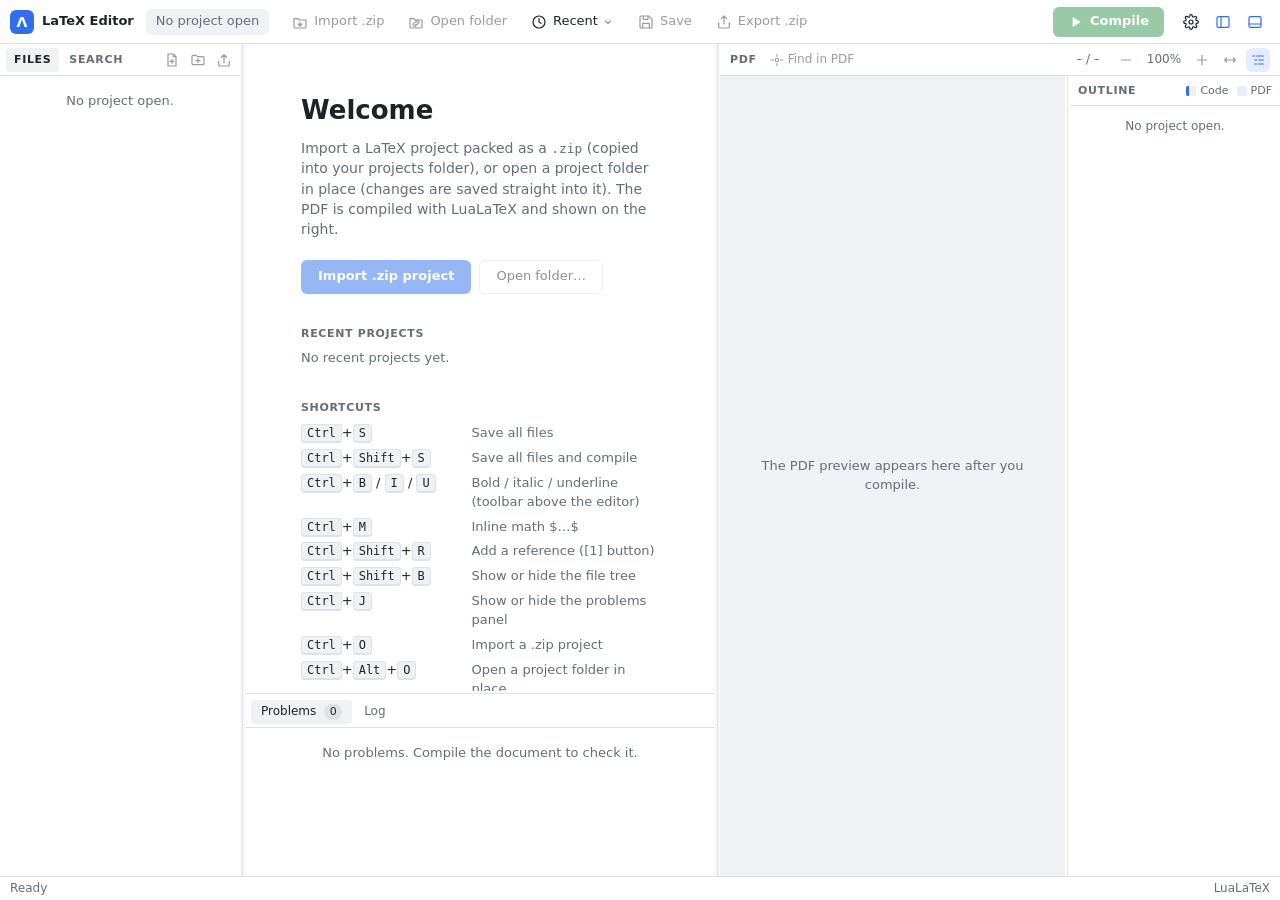
==== commit e6b7fd71: "Resizable outline column The outline beside the PDF no longer grows to its longest heading: it has a" ====
--- a/web/index.html
+++ b/web/index.html
@@ -211,6 +211,7 @@
           </div>
           <p class="empty-state pdf-empty" id="pdf-empty">The PDF preview appears here after you compile.</p>
         </div>
+        <div class="splitter vertical" id="split-outline" role="separator" aria-orientation="vertical" title="Drag to resize the outline"></div>
         <aside class="pdf-outline" id="outline-view" aria-label="Document outline">
           <div class="outline-header">
             <span class="pane-title">Outline</span>
--- a/web/css/app.css
+++ b/web/css/app.css
@@ -278,7 +278,7 @@
 body.resizing-col { cursor: col-resize; }
 body.resizing-row { cursor: row-resize; }
 body.resizing-col iframe, body.resizing-row iframe,
-body.resizing-col .pdf-viewer, body.resizing-row .editor { pointer-events: none; }
+body.resizing-col .pdf-viewer, body.resizing-col .pdf-outline, body.resizing-row .editor { pointer-events: none; }
 
 /* ---------------------------------------------------------------------
    Editor column
@@ -630,14 +630,15 @@
 .pdf-body .pdf-viewer { flex: 1; min-width: 0; }
 .pdf-outline {
   display: flex;
-  flex: 0 0 210px;
+  flex: 0 0 var(--outline-w, 210px);
   flex-direction: column;
+  min-width: 0; /* long headings are cut with "…", they don't widen the column */
   min-height: 0;
-  border-left: 1px solid var(--border);
-  background: var(--surface);
-}
-.pdf-outline[hidden] { display: none; }
-.outline-header { display: flex; align-items: center; justify-content: space-between; gap: 6px; height: 30px; padding: 0 8px; border-bottom: 1px solid var(--border); }
+  background: var(--surface);
+}
+.pdf-outline[hidden], .pdf-body:has(.pdf-outline[hidden]) #split-outline { display: none; }
+#split-outline { flex: 0 0 5px; }
+.outline-header { display: flex; align-items: center; justify-content: space-between; gap: 6px; height: 30px; padding: 0 8px; overflow: hidden; border-bottom: 1px solid var(--border); white-space: nowrap; }
 .outline-legend { display: flex; align-items: center; gap: 4px; color: var(--text-muted); font-size: 11px; }
 .outline-legend i { display: inline-block; width: 10px; height: 10px; margin-left: 4px; border-radius: 2px; }
 .legend-code { border-left: 3px solid var(--accent); background: var(--surface-alt); }
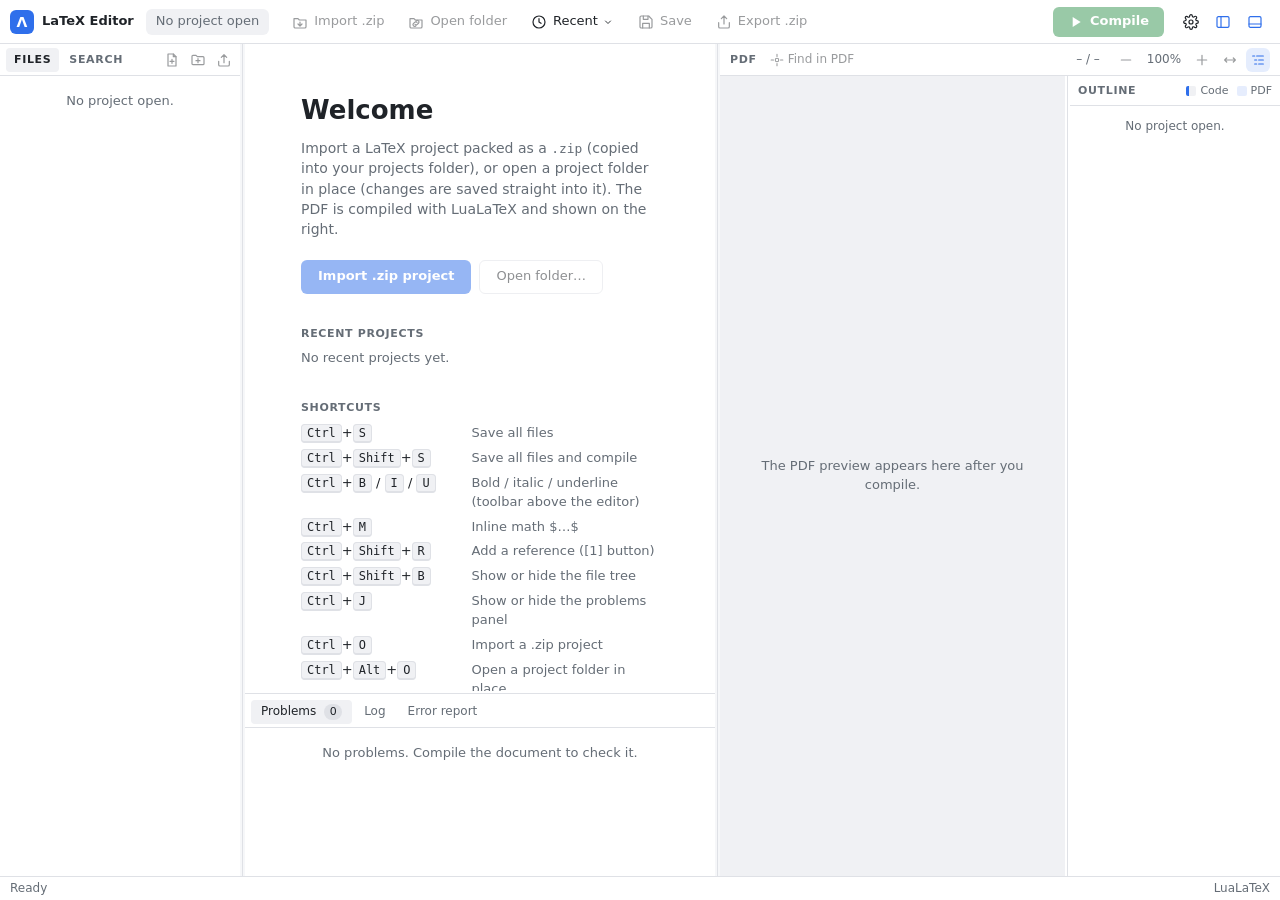
==== commit e3ab5cfa: "Error report tab to paste into Claude Next to Problems and Log, an Error report tab writes the last " ====
--- a/web/index.html
+++ b/web/index.html
@@ -166,6 +166,7 @@
             Problems <span class="badge" id="problem-count">0</span>
           </button>
           <button class="panel-tab" data-panel="log" role="tab" aria-selected="false">Log</button>
+          <button class="panel-tab" data-panel="report" role="tab" aria-selected="false" title="The errors written up to paste into Claude">Error report</button>
         </div>
         <div class="pane-body problems" data-panel-body="problems">
           <div class="problem-filters" id="problem-filters" hidden></div>
@@ -175,6 +176,14 @@
         <div class="pane-body log" data-panel-body="log" hidden>
           <p class="empty-state" id="log-empty">The LuaLaTeX log appears here after compiling.</p>
           <pre class="log-text" id="log-text" hidden></pre>
+        </div>
+        <div class="pane-body report" data-panel-body="report" hidden>
+          <div class="report-bar">
+            <span>The errors with their code and log lines, ready to paste into Claude.</span>
+            <button class="btn primary" id="btn-copy-report" disabled>Copy</button>
+          </div>
+          <p class="empty-state" id="report-empty">No errors or warnings to report. Compile the document first.</p>
+          <pre class="log-text" id="report-text" hidden></pre>
         </div>
       </section>
     </section>
--- a/web/css/app.css
+++ b/web/css/app.css
@@ -1180,3 +1180,56 @@
 .math-preview[hidden] { display: none; }
 .math-preview mjx-container { margin: 0 !important; }
 .math-preview.error { color: var(--danger); font: 12px var(--font-mono); }
+
+/* Paste table dialog */
+.modal.tables { width: min(820px, calc(100vw - 32px)); }
+.modal.tables form { overflow: auto; }
+.modal.tables h2 { display: flex; align-items: baseline; gap: 10px; }
+.table-info { color: var(--text-muted); font-size: 12px; font-weight: 400; }
+.table-options { display: grid; grid-template-columns: 1fr 1fr; gap: 0 24px; }
+.modal.tables label.ref-field { grid-template-columns: 130px 1fr; }
+.modal.tables select,
+.modal.tables .ref-field input[type="text"] {
+  min-width: 0;
+  height: 30px;
+  padding: 0 6px;
+  border: 1px solid var(--border);
+  border-radius: 6px;
+  background: var(--bg);
+  color: var(--text);
+  font: inherit;
+}
+.modal.tables :disabled { opacity: 0.5; }
+.table-columns-row { margin: 6px 0 8px; padding-top: 10px; border-top: 1px solid var(--border); }
+.table-columns-head { display: flex; align-items: center; justify-content: space-between; margin-bottom: 6px; color: var(--text); }
+.table-columns { display: flex; gap: 8px; overflow-x: auto; padding-bottom: 4px; }
+.modal label.table-column { flex: 0 0 104px; gap: 4px; }
+.table-column span { overflow: hidden; color: var(--text); font-size: 12px; text-overflow: ellipsis; white-space: nowrap; }
+.modal label.table-packages { padding: 8px 10px; border-radius: 6px; background: var(--accent-soft); }
+.table-preview {
+  max-height: 220px;
+  margin: 4px 0 0;
+  overflow: auto;
+  color: var(--text);
+  font: 12px/1.45 var(--font-mono);
+  white-space: pre;
+}
+@media (max-width: 640px) { .table-options { grid-template-columns: 1fr; } }
+.modal.tables label.ref-field.checkbox { grid-template-columns: 16px 1fr; gap: 10px; }
+.modal.tables label.ref-field.checkbox input { order: -1; }
+
+/* Error report tab (to paste into Claude) */
+.pane-body.report { display: flex; flex-direction: column; user-select: text; }
+.report-bar {
+  display: flex;
+  flex: 0 0 auto;
+  align-items: center;
+  justify-content: space-between;
+  gap: 12px;
+  padding: 6px 12px;
+  border-bottom: 1px solid var(--border);
+  color: var(--text-muted);
+  font-size: 12px;
+}
+.report-bar .btn { height: 26px; padding: 0 14px; }
+.pane-body.report .log-text { flex: 1; min-height: 0; overflow: auto; font: 12px/1.5 var(--font-mono); }
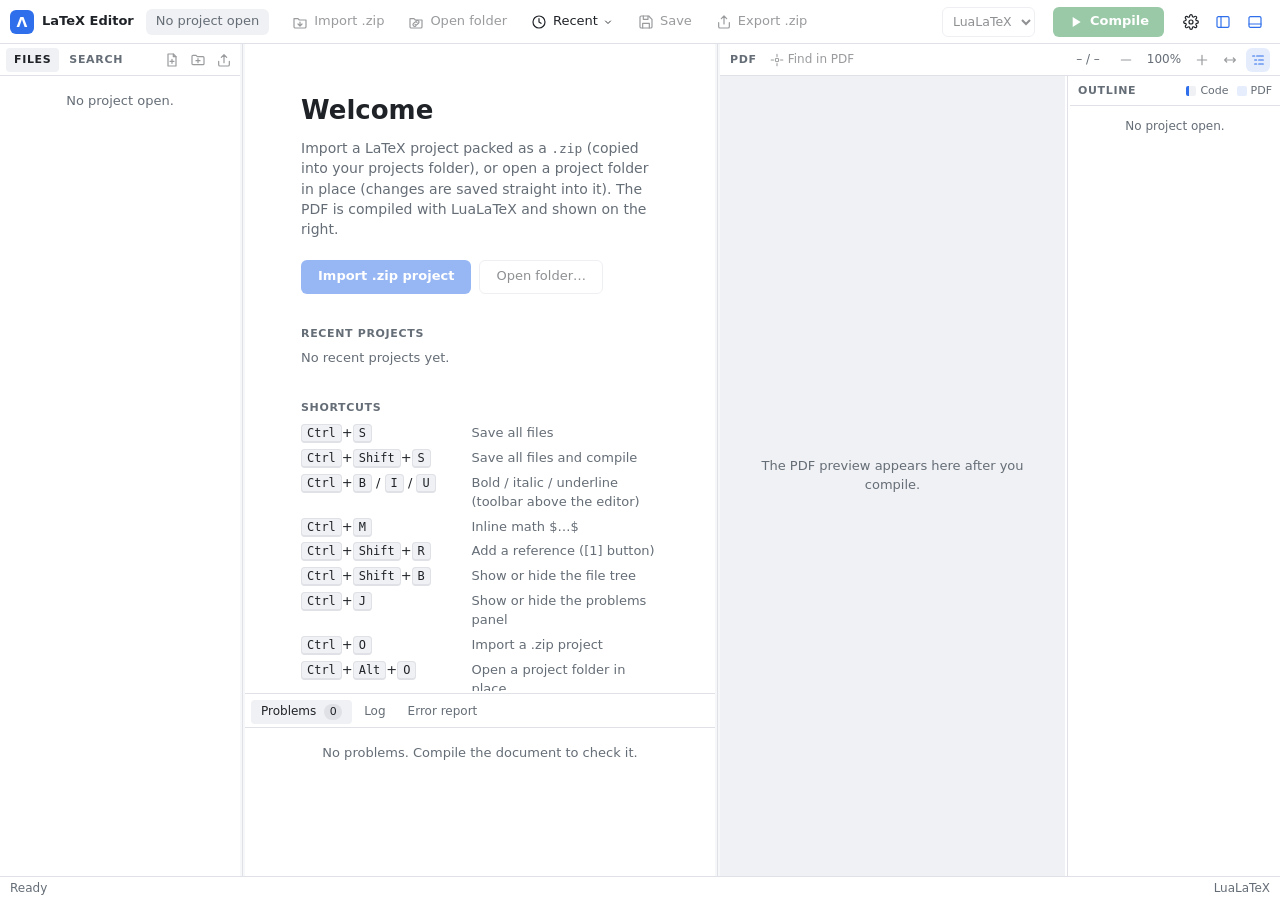
==== commit aac882b0: "Choose the compiler per project: LuaLaTeX, pdfLaTeX or XeLaTeX A dropdown next to Compile sets the p" ====
--- a/web/index.html
+++ b/web/index.html
@@ -42,7 +42,12 @@
 
     <div class="spacer"></div>
 
-    <button class="tb-btn primary" id="btn-compile" disabled title="Save and compile with LuaLaTeX (Ctrl+Shift+S)">
+    <select class="tb-select" id="engine-select" disabled title="Compiler for this project" aria-label="Compiler">
+      <option value="lualatex">LuaLaTeX</option>
+      <option value="pdflatex">pdfLaTeX</option>
+      <option value="xelatex">XeLaTeX</option>
+    </select>
+    <button class="tb-btn primary" id="btn-compile" disabled title="Save and compile (Ctrl+Shift+S)">
       <svg viewBox="0 0 24 24" class="filled icon-play"><path d="M7 4.5v15l12-7.5z"/></svg>
       <svg viewBox="0 0 24 24" class="icon-spin"><path d="M12 3a9 9 0 1 0 9 9"/></svg>
       <span id="compile-label">Compile</span>
--- a/web/css/app.css
+++ b/web/css/app.css
@@ -1233,3 +1233,18 @@
 }
 .report-bar .btn { height: 26px; padding: 0 14px; }
 .pane-body.report .log-text { flex: 1; min-height: 0; overflow: auto; font: 12px/1.5 var(--font-mono); }
+
+/* Compiler choice next to Compile */
+.tb-select {
+  height: 30px;
+  margin-right: 6px;
+  padding: 0 6px;
+  border: 1px solid var(--border);
+  border-radius: 6px;
+  background: var(--surface);
+  color: var(--text);
+  font: inherit;
+  font-size: 12.5px;
+  cursor: pointer;
+}
+.tb-select:disabled { opacity: 0.5; cursor: default; }
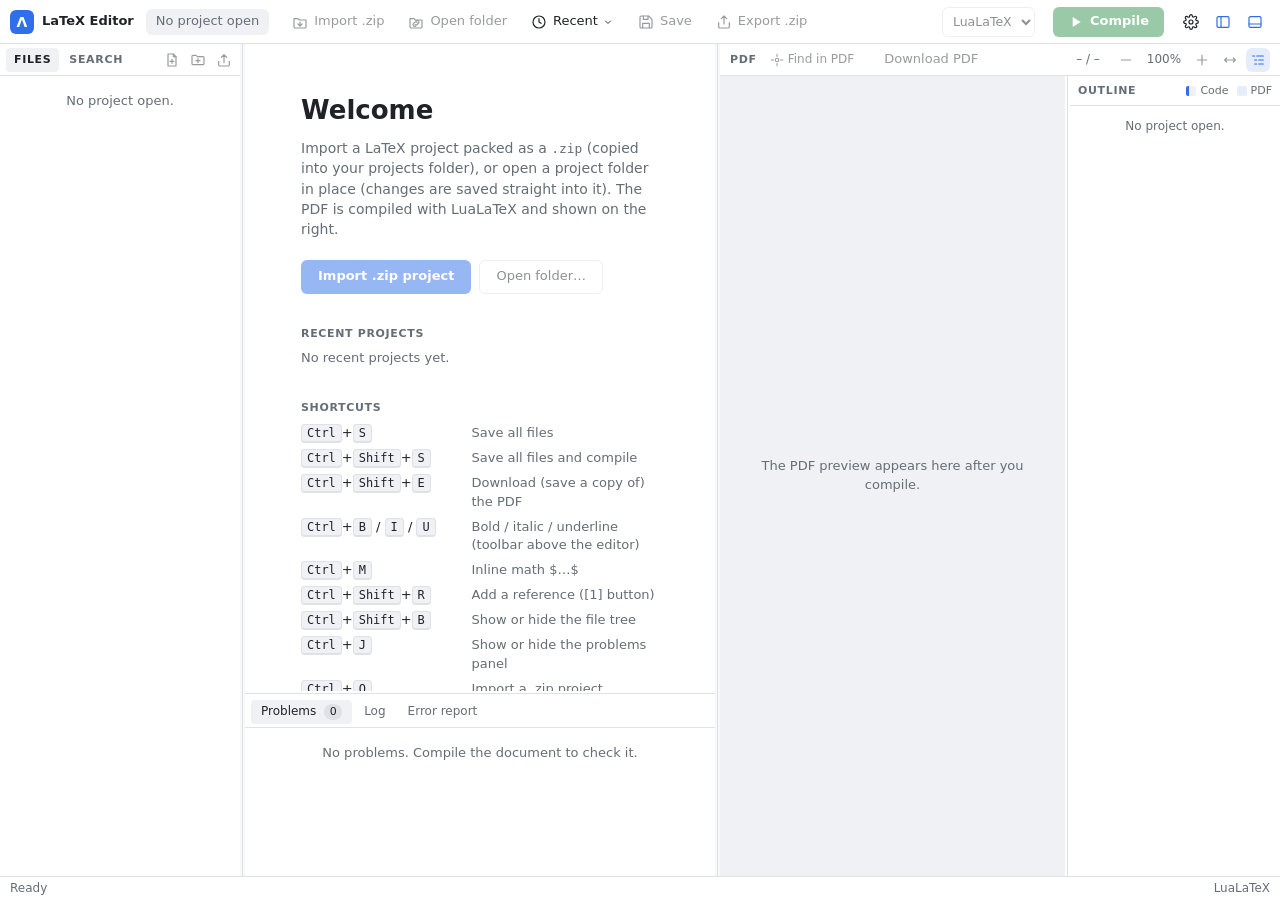
==== commit 33c8a5ee: "Paste images as figures, Excel plots, word/page counts, Download PDF - Paste image: a screenshot pas" ====
--- a/web/index.html
+++ b/web/index.html
@@ -139,6 +139,7 @@
           <dl class="shortcuts">
             <dt><kbd>Ctrl</kbd>+<kbd>S</kbd></dt><dd>Save all files</dd>
             <dt><kbd>Ctrl</kbd>+<kbd>Shift</kbd>+<kbd>S</kbd></dt><dd>Save all files and compile</dd>
+            <dt><kbd>Ctrl</kbd>+<kbd>Shift</kbd>+<kbd>E</kbd></dt><dd>Download (save a copy of) the PDF</dd>
             <dt><kbd>Ctrl</kbd>+<kbd>B</kbd> / <kbd>I</kbd> / <kbd>U</kbd></dt><dd>Bold / italic / underline (toolbar above the editor)</dd>
             <dt><kbd>Ctrl</kbd>+<kbd>M</kbd></dt><dd>Inline math $…$</dd>
             <dt><kbd>Ctrl</kbd>+<kbd>Shift</kbd>+<kbd>R</kbd></dt><dd>Add a reference ([1] button)</dd>
@@ -202,6 +203,10 @@
           <svg viewBox="0 0 24 24"><circle cx="12" cy="12" r="3"/><path d="M12 2v4M12 18v4M2 12h4M18 12h4"/></svg>
           <span>Find in PDF</span>
         </button>
+        <button class="tb-btn small" id="btn-download-pdf" disabled title="Save a copy of the PDF (Ctrl+Shift+E)">
+          <svg viewBox="0 0 24 24"><path d="M12 4v11M7 10l5 5 5-5M5 20h14"/></svg>
+          <span>Download PDF</span>
+        </button>
         <div class="spacer"></div>
         <span class="page-indicator" id="page-indicator">– / –</span>
         <button class="tb-btn icon-only small" id="btn-zoom-out" disabled title="Zoom out">
--- a/web/css/app.css
+++ b/web/css/app.css
@@ -646,7 +646,9 @@
 .outline-list { flex: 1; min-height: 0; padding: 4px 0; overflow: auto; }
 .outline-list .empty-state { padding: 8px; font-size: 12px; }
 .outline-item {
-  display: block;
+  display: flex;
+  align-items: baseline;
+  gap: 6px;
   width: 100%;
   padding: 3px 8px;
   overflow: hidden;
@@ -1248,3 +1250,69 @@
   cursor: pointer;
 }
 .tb-select:disabled { opacity: 0.5; cursor: default; }
+
+/* Paste image dialog */
+.modal.images { width: min(900px, calc(100vw - 32px)); }
+.image-layout { display: grid; grid-template-columns: 420px 1fr; gap: 20px; }
+.image-edit { display: flex; flex-direction: column; gap: 8px; }
+.image-preview {
+  width: 420px;
+  height: 280px;
+  border: 1px solid var(--border);
+  border-radius: 6px;
+  /* checkerboard, so a transparent background is visible */
+  background: repeating-conic-gradient(#e6e6e6 0% 25%, #fff 0% 50%) 50% / 16px 16px;
+  cursor: crosshair;
+  touch-action: none;
+}
+.image-tools { display: flex; align-items: center; gap: 8px; color: var(--text-muted); font-size: 12px; }
+.image-tools .btn { height: 26px; padding: 0 10px; }
+.modal label.image-tolerance { flex-direction: row; align-items: center; gap: 6px; font-size: 12px; }
+.image-size { color: var(--text-muted); font-size: 11.5px; }
+.image-width { display: grid; grid-template-columns: 1fr auto; align-items: center; gap: 4px 8px; }
+.image-width-value { color: var(--text-muted); font-size: 12px; white-space: nowrap; }
+.image-page {
+  grid-column: 1 / -1;
+  height: 14px;
+  padding: 2px;
+  border: 1px dashed var(--border);
+  border-radius: 3px;
+}
+.image-page-figure { height: 100%; margin: 0 auto; border-radius: 2px; background: var(--accent); opacity: 0.6; }
+.modal.images .ref-field input[type="text"] { width: 100%; }
+@media (max-width: 860px) { .image-layout { grid-template-columns: 1fr; } .image-preview { width: 100%; height: auto; } }
+
+/* Words and pages per heading, and the document total */
+.outline-title { flex: 1; min-width: 0; overflow: hidden; text-overflow: ellipsis; }
+.outline-count { flex: 0 0 auto; color: var(--text-muted); font-size: 10.5px; font-weight: 400; font-variant-numeric: tabular-nums; }
+.outline-total {
+  flex: 0 0 auto;
+  padding: 6px 8px;
+  border-top: 1px solid var(--border);
+  color: var(--text-muted);
+  font-size: 11.5px;
+}
+
+/* Table | Plot switch and the plot form */
+.modal.tables h2 .spacer { flex: 1; }
+.mode-switch { display: inline-flex; border: 1px solid var(--border); border-radius: 6px; overflow: hidden; }
+.mode-btn {
+  padding: 3px 12px;
+  border: 0;
+  background: transparent;
+  color: var(--text-muted);
+  font: inherit;
+  font-size: 12.5px;
+  font-weight: 500;
+  cursor: pointer;
+}
+.mode-btn[aria-pressed="true"] { background: var(--accent); color: #fff; }
+.table-body[hidden], .plot-form[hidden] { display: none; }
+.plot-ys { display: flex; flex-direction: column; gap: 2px; max-height: 120px; overflow: auto; }
+.modal label.plot-y { flex-direction: row; align-items: center; gap: 6px; color: var(--text); font-size: 12.5px; }
+.plot-drawing { margin-bottom: 8px; border: 1px solid var(--border); border-radius: 6px; background: #fff; }
+.plot-preview { display: block; width: 100%; height: auto; font: 9px var(--font-ui); }
+.plot-preview text { fill: #555; }
+.plot-preview .grid { stroke: #e3e3e3; stroke-width: 1; }
+.plot-preview .frame { fill: none; stroke: #444; stroke-width: 1; }
+.modal .plot-notes { margin: 0 0 8px; color: var(--warning); font-size: 12px; }
